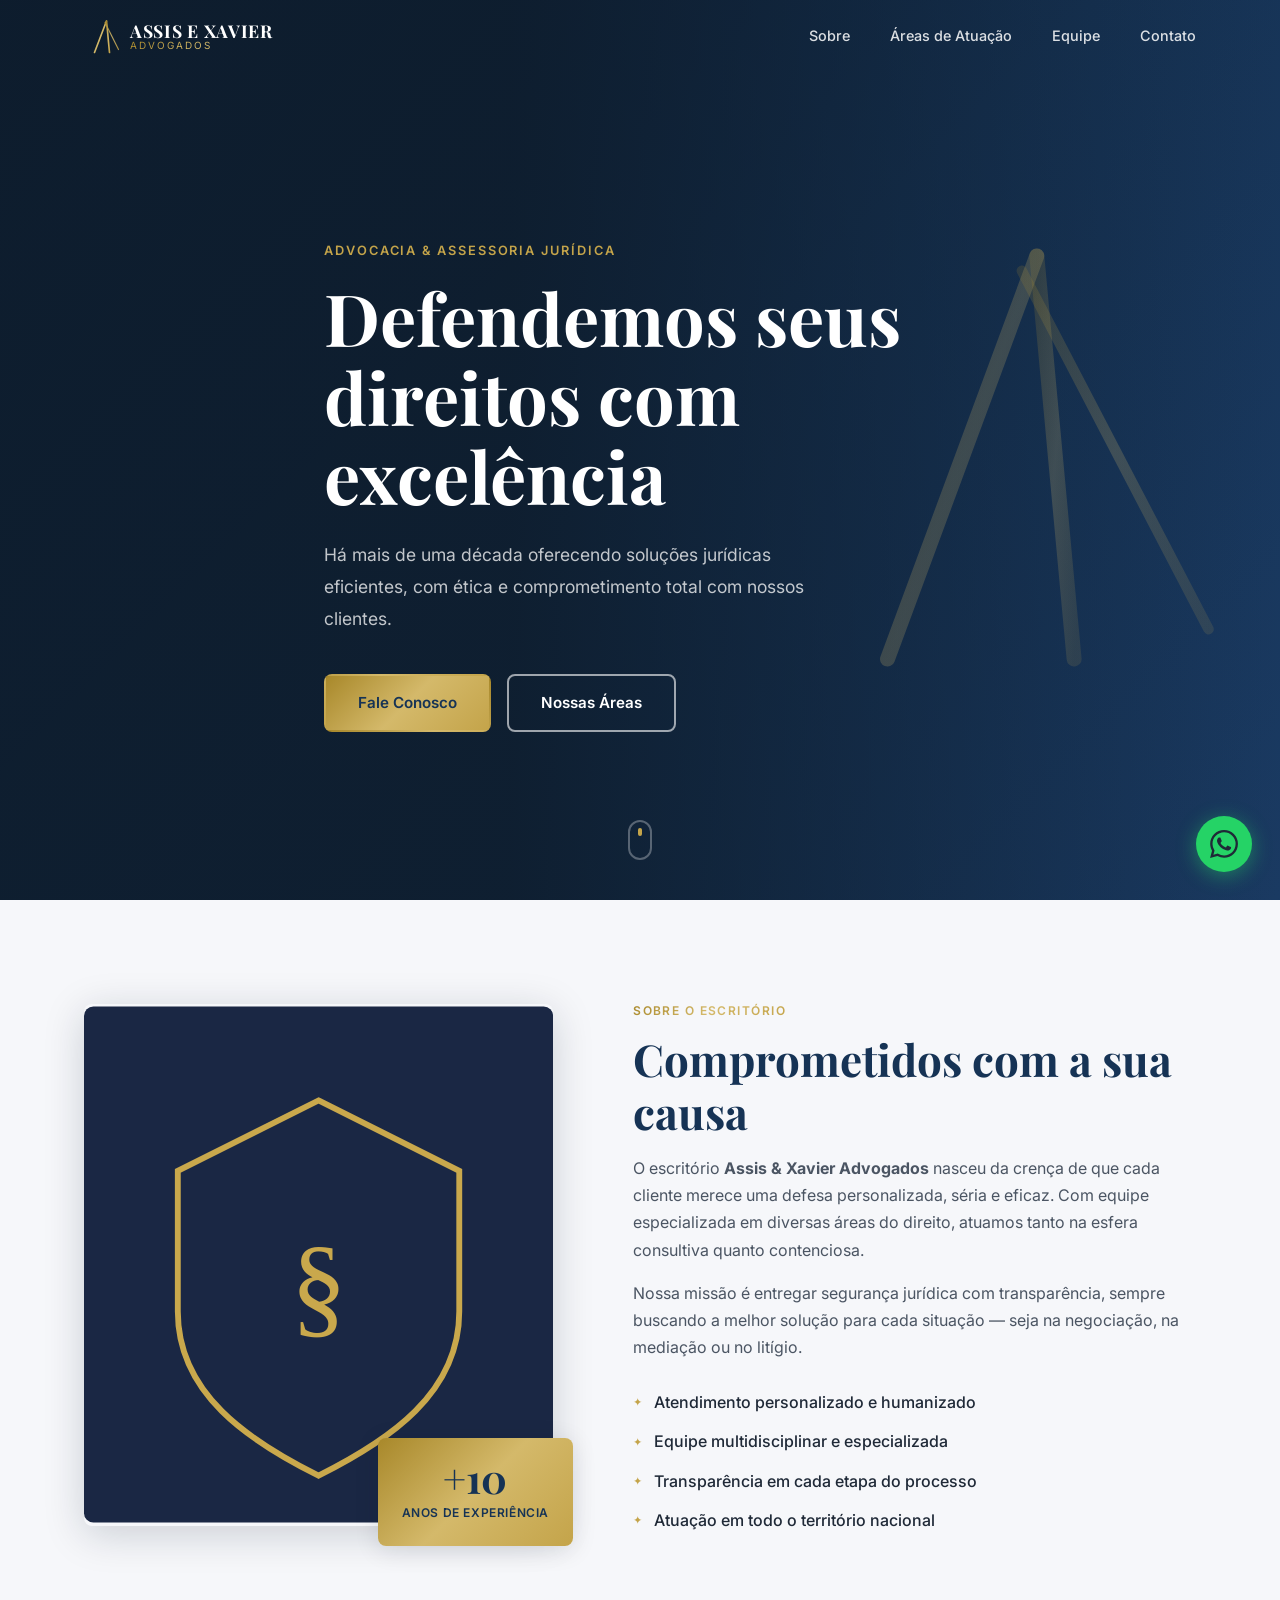
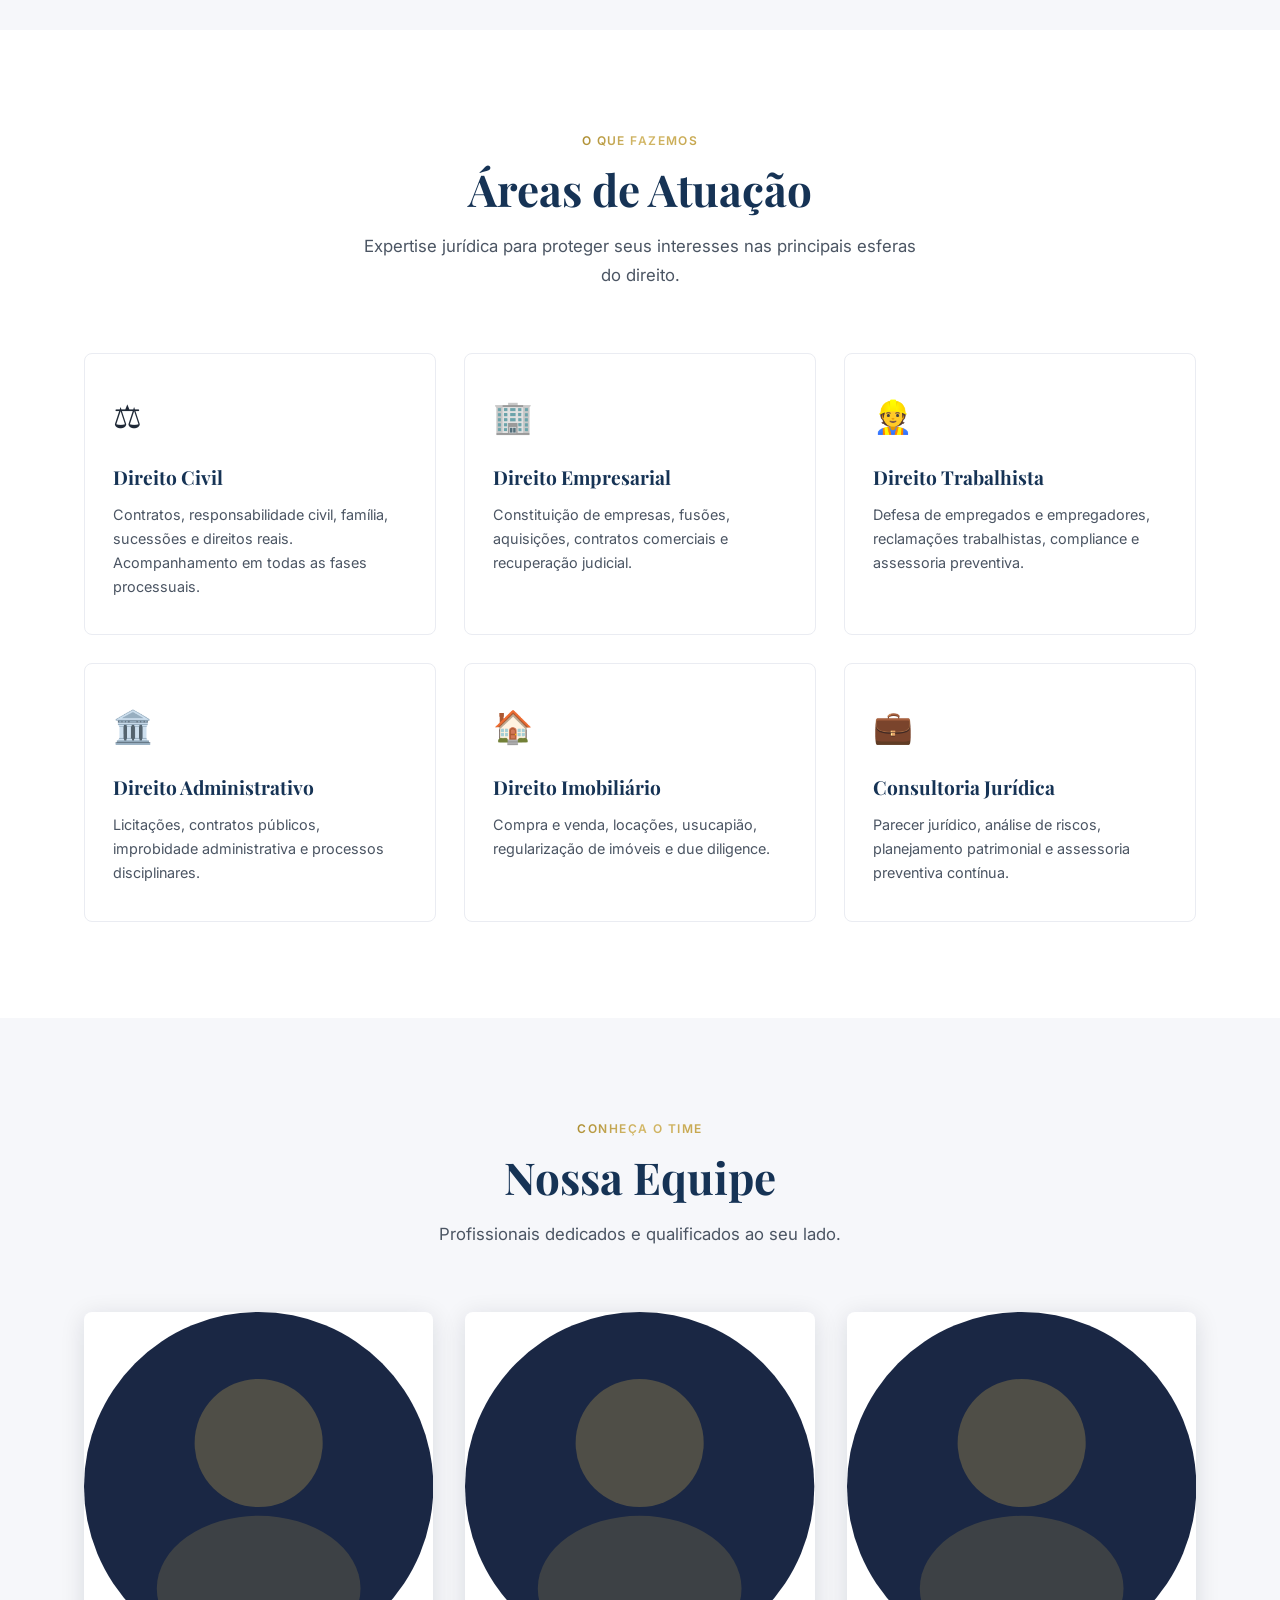
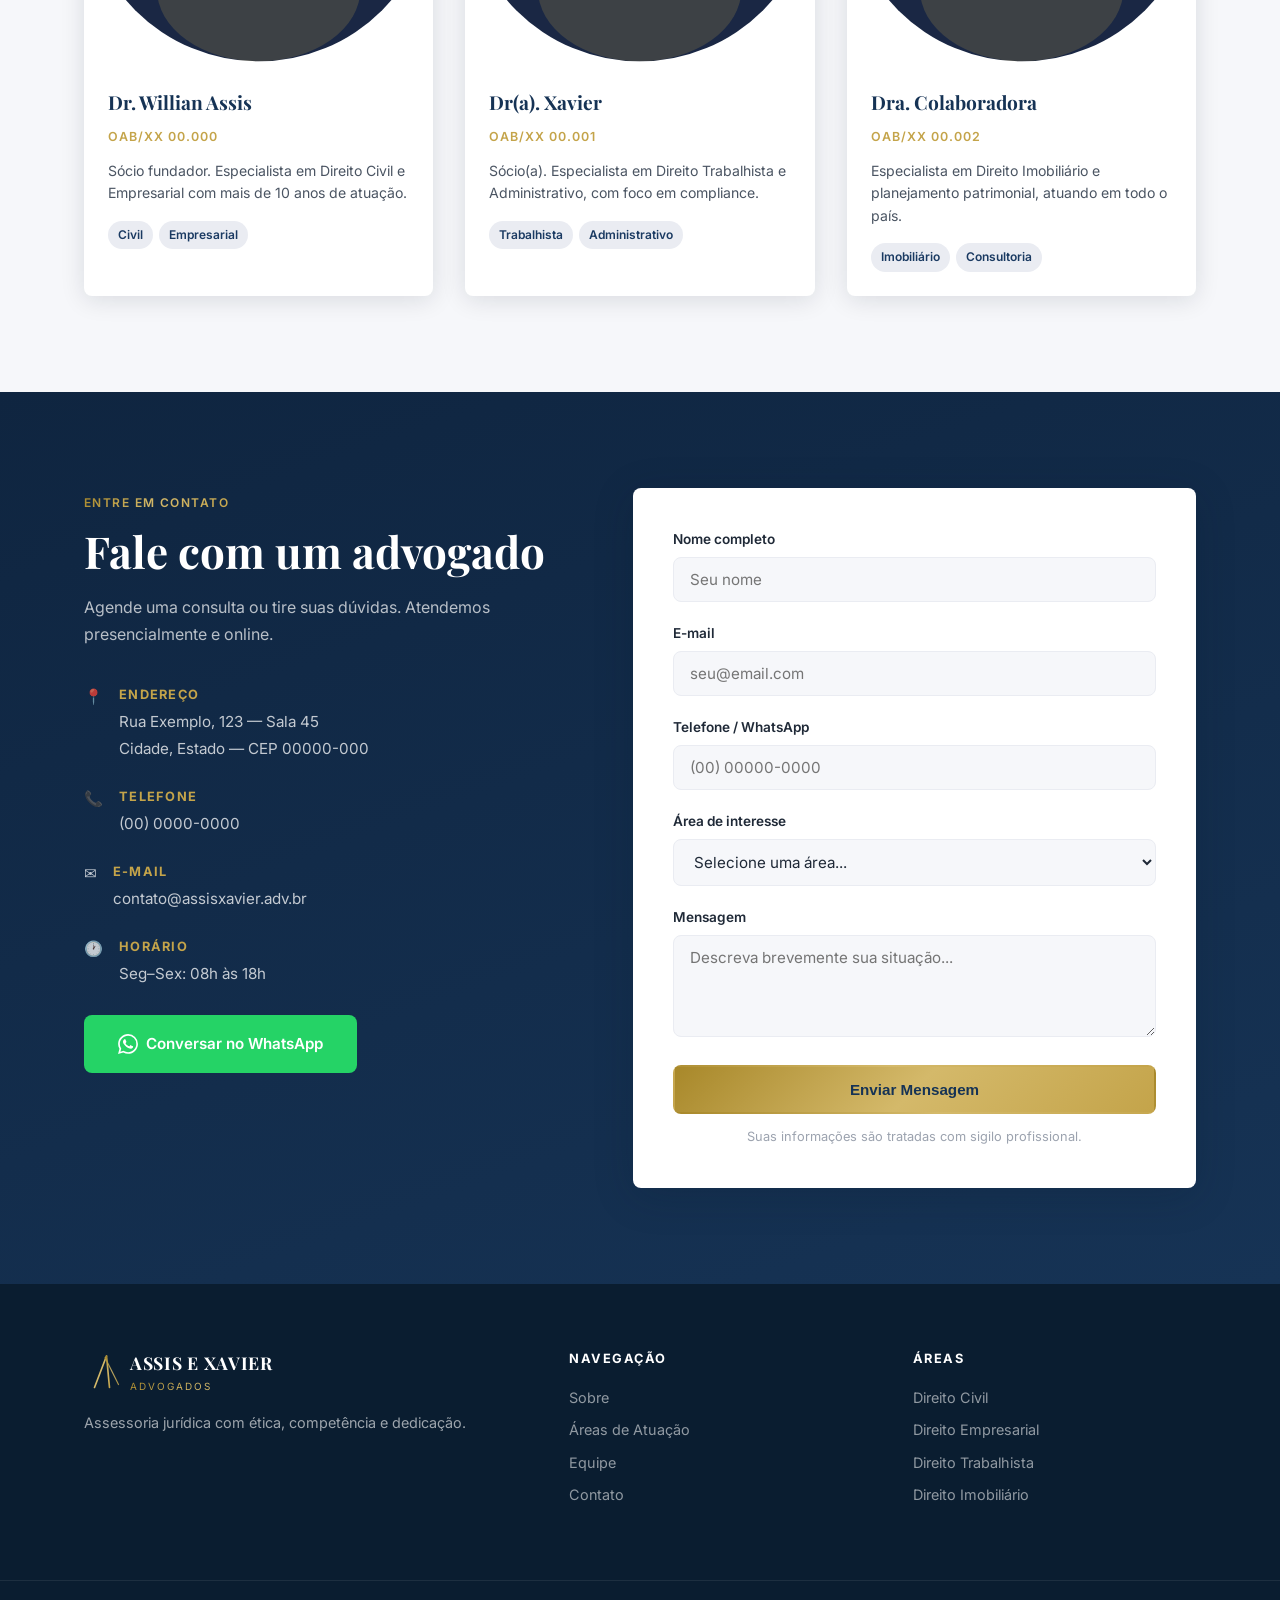
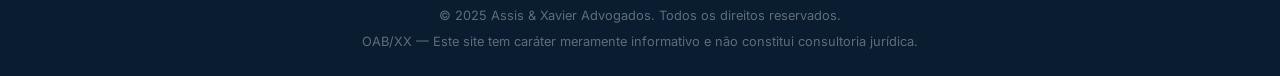
==== site/index.html @ c1599df1 "Add institutional website for Assis e Xavier Advogados Static HTML/CSS/JS site with brand colors (#1" ====
<!DOCTYPE html>
<html lang="pt-BR">
<head>
  <meta charset="UTF-8" />
  <meta name="viewport" content="width=device-width, initial-scale=1.0" />
  <meta name="description" content="Assis e Xavier Advogados — Assessoria jurídica com excelência, ética e comprometimento." />
  <title>Assis e Xavier Advogados</title>
  <link rel="preconnect" href="https://fonts.googleapis.com" />
  <link rel="preconnect" href="https://fonts.gstatic.com" crossorigin />
  <link href="https://fonts.googleapis.com/css2?family=Playfair+Display:wght@400;600;700&family=Inter:wght@300;400;500;600&display=swap" rel="stylesheet" />
  <link rel="stylesheet" href="assets/css/style.css" />
</head>
<body>

  <!-- NAVBAR -->
  <header class="navbar" id="navbar">
    <div class="container navbar__inner">
      <a href="#inicio" class="navbar__logo">
        <svg class="logo-monogram" viewBox="0 0 48 52" fill="none" xmlns="http://www.w3.org/2000/svg" aria-hidden="true">
          <defs>
            <linearGradient id="gold-nav" x1="0%" y1="0%" x2="100%" y2="100%">
              <stop offset="0%" stop-color="#a8882a"/>
              <stop offset="50%" stop-color="#d4b96a"/>
              <stop offset="100%" stop-color="#c4a44a"/>
            </linearGradient>
          </defs>
          <!-- A shape -->
          <line x1="14" y1="48" x2="30" y2="6" stroke="url(#gold-nav)" stroke-width="2.2" stroke-linecap="round"/>
          <line x1="30" y1="6" x2="34" y2="48" stroke="url(#gold-nav)" stroke-width="2.2" stroke-linecap="round"/>
          <line x1="18" y1="34" x2="32" y2="34" stroke="url(#gold-nav)" stroke-width="2.2" stroke-linecap="round"/>
          <!-- X cross -->
          <line x1="28" y1="8" x2="46" y2="44" stroke="url(#gold-nav)" stroke-width="1.6" stroke-linecap="round" opacity="0.85"/>
        </svg>
        <div class="logo-text">
          <span class="logo-main">Assis e Xavier</span>
          <span class="logo-sub">Advogados</span>
        </div>
      </a>
      <nav class="navbar__nav" id="nav-menu">
        <a href="#sobre">Sobre</a>
        <a href="#areas">Áreas de Atuação</a>
        <a href="#equipe">Equipe</a>
        <a href="#contato">Contato</a>
      </nav>
      <button class="navbar__toggle" id="nav-toggle" aria-label="Menu">
        <span></span><span></span><span></span>
      </button>
    </div>
  </header>

  <!-- HERO -->
  <section class="hero" id="inicio">
    <div class="hero__overlay"></div>
    <!-- AX monogram background decoration -->
    <svg class="hero__monogram" viewBox="0 0 300 320" fill="none" xmlns="http://www.w3.org/2000/svg" aria-hidden="true">
      <defs>
        <linearGradient id="gold-hero" x1="0%" y1="0%" x2="100%" y2="100%">
          <stop offset="0%" stop-color="#a8882a" stop-opacity="0.18"/>
          <stop offset="50%" stop-color="#d4b96a" stop-opacity="0.22"/>
          <stop offset="100%" stop-color="#c4a44a" stop-opacity="0.14"/>
        </linearGradient>
      </defs>
      <line x1="80" y1="300" x2="180" y2="30" stroke="url(#gold-hero)" stroke-width="10" stroke-linecap="round"/>
      <line x1="180" y1="30" x2="205" y2="300" stroke="url(#gold-hero)" stroke-width="10" stroke-linecap="round"/>
      <line x1="105" y1="210" x2="195" y2="210" stroke="url(#gold-hero)" stroke-width="10" stroke-linecap="round"/>
      <line x1="170" y1="40" x2="295" y2="280" stroke="url(#gold-hero)" stroke-width="7" stroke-linecap="round"/>
    </svg>
    <div class="container hero__content">
      <p class="hero__eyebrow">Advocacia &amp; Assessoria Jurídica</p>
      <h1 class="hero__title">Defendemos seus<br />direitos com excelência</h1>
      <p class="hero__subtitle">
        Há mais de uma década oferecendo soluções jurídicas eficientes,
        com ética e comprometimento total com nossos clientes.
      </p>
      <div class="hero__actions">
        <a href="#contato" class="btn btn--primary">Fale Conosco</a>
        <a href="#areas" class="btn btn--outline">Nossas Áreas</a>
      </div>
    </div>
    <div class="hero__scroll-hint">
      <span></span>
    </div>
  </section>

  <!-- SOBRE -->
  <section class="section sobre" id="sobre">
    <div class="container sobre__grid">
      <div class="sobre__visual">
        <div class="sobre__badge">
          <strong>+10</strong>
          <span>anos de experiência</span>
        </div>
        <div class="sobre__img-wrap">
          <div class="sobre__img-placeholder">
            <svg viewBox="0 0 200 220" fill="none" xmlns="http://www.w3.org/2000/svg">
              <rect width="200" height="220" rx="4" fill="#1a2744"/>
              <path d="M100 40 L160 70 L160 130 C160 165 130 185 100 200 C70 185 40 165 40 130 L40 70 Z" fill="none" stroke="#c9a84c" stroke-width="2.5"/>
              <text x="100" y="135" text-anchor="middle" fill="#c9a84c" font-size="48" font-family="serif">§</text>
            </svg>
          </div>
        </div>
      </div>
      <div class="sobre__text">
        <span class="section-eyebrow">Sobre o escritório</span>
        <h2 class="section-title">Comprometidos com a sua causa</h2>
        <p>
          O escritório <strong>Assis &amp; Xavier Advogados</strong> nasceu da crença de que cada cliente
          merece uma defesa personalizada, séria e eficaz. Com equipe especializada em diversas
          áreas do direito, atuamos tanto na esfera consultiva quanto contenciosa.
        </p>
        <p>
          Nossa missão é entregar segurança jurídica com transparência, sempre buscando a melhor
          solução para cada situação — seja na negociação, na mediação ou no litígio.
        </p>
        <ul class="sobre__diferenciais">
          <li>
            <span class="diferencial-icon">✦</span>
            Atendimento personalizado e humanizado
          </li>
          <li>
            <span class="diferencial-icon">✦</span>
            Equipe multidisciplinar e especializada
          </li>
          <li>
            <span class="diferencial-icon">✦</span>
            Transparência em cada etapa do processo
          </li>
          <li>
            <span class="diferencial-icon">✦</span>
            Atuação em todo o território nacional
          </li>
        </ul>
      </div>
    </div>
  </section>

  <!-- ÁREAS DE ATUAÇÃO -->
  <section class="section areas" id="areas">
    <div class="container">
      <div class="section-header">
        <span class="section-eyebrow">O que fazemos</span>
        <h2 class="section-title">Áreas de Atuação</h2>
        <p class="section-desc">Expertise jurídica para proteger seus interesses nas principais esferas do direito.</p>
      </div>
      <div class="areas__grid">

        <div class="area-card">
          <div class="area-card__icon">⚖️</div>
          <h3>Direito Civil</h3>
          <p>Contratos, responsabilidade civil, família, sucessões e direitos reais. Acompanhamento em todas as fases processuais.</p>
        </div>

        <div class="area-card">
          <div class="area-card__icon">🏢</div>
          <h3>Direito Empresarial</h3>
          <p>Constituição de empresas, fusões, aquisições, contratos comerciais e recuperação judicial.</p>
        </div>

        <div class="area-card">
          <div class="area-card__icon">👷</div>
          <h3>Direito Trabalhista</h3>
          <p>Defesa de empregados e empregadores, reclamações trabalhistas, compliance e assessoria preventiva.</p>
        </div>

        <div class="area-card">
          <div class="area-card__icon">🏛️</div>
          <h3>Direito Administrativo</h3>
          <p>Licitações, contratos públicos, improbidade administrativa e processos disciplinares.</p>
        </div>

        <div class="area-card">
          <div class="area-card__icon">🏠</div>
          <h3>Direito Imobiliário</h3>
          <p>Compra e venda, locações, usucapião, regularização de imóveis e due diligence.</p>
        </div>

        <div class="area-card">
          <div class="area-card__icon">💼</div>
          <h3>Consultoria Jurídica</h3>
          <p>Parecer jurídico, análise de riscos, planejamento patrimonial e assessoria preventiva contínua.</p>
        </div>

      </div>
    </div>
  </section>

  <!-- EQUIPE -->
  <section class="section equipe" id="equipe">
    <div class="container">
      <div class="section-header">
        <span class="section-eyebrow">Conheça o time</span>
        <h2 class="section-title">Nossa Equipe</h2>
        <p class="section-desc">Profissionais dedicados e qualificados ao seu lado.</p>
      </div>
      <div class="equipe__grid">

        <div class="membro-card">
          <div class="membro-card__avatar">
            <svg viewBox="0 0 120 120" xmlns="http://www.w3.org/2000/svg">
              <circle cx="60" cy="60" r="60" fill="#1a2744"/>
              <circle cx="60" cy="45" r="22" fill="#c9a84c" opacity="0.3"/>
              <ellipse cx="60" cy="95" rx="35" ry="25" fill="#c9a84c" opacity="0.2"/>
            </svg>
          </div>
          <div class="membro-card__info">
            <h3>Dr. Willian Assis</h3>
            <span class="membro-oab">OAB/XX 00.000</span>
            <p>Sócio fundador. Especialista em Direito Civil e Empresarial com mais de 10 anos de atuação.</p>
            <div class="membro-card__areas">
              <span>Civil</span><span>Empresarial</span>
            </div>
          </div>
        </div>

        <div class="membro-card">
          <div class="membro-card__avatar">
            <svg viewBox="0 0 120 120" xmlns="http://www.w3.org/2000/svg">
              <circle cx="60" cy="60" r="60" fill="#1a2744"/>
              <circle cx="60" cy="45" r="22" fill="#c9a84c" opacity="0.3"/>
              <ellipse cx="60" cy="95" rx="35" ry="25" fill="#c9a84c" opacity="0.2"/>
            </svg>
          </div>
          <div class="membro-card__info">
            <h3>Dr(a). Xavier</h3>
            <span class="membro-oab">OAB/XX 00.001</span>
            <p>Sócio(a). Especialista em Direito Trabalhista e Administrativo, com foco em compliance.</p>
            <div class="membro-card__areas">
              <span>Trabalhista</span><span>Administrativo</span>
            </div>
          </div>
        </div>

        <div class="membro-card">
          <div class="membro-card__avatar">
            <svg viewBox="0 0 120 120" xmlns="http://www.w3.org/2000/svg">
              <circle cx="60" cy="60" r="60" fill="#1a2744"/>
              <circle cx="60" cy="45" r="22" fill="#c9a84c" opacity="0.3"/>
              <ellipse cx="60" cy="95" rx="35" ry="25" fill="#c9a84c" opacity="0.2"/>
            </svg>
          </div>
          <div class="membro-card__info">
            <h3>Dra. Colaboradora</h3>
            <span class="membro-oab">OAB/XX 00.002</span>
            <p>Especialista em Direito Imobiliário e planejamento patrimonial, atuando em todo o país.</p>
            <div class="membro-card__areas">
              <span>Imobiliário</span><span>Consultoria</span>
            </div>
          </div>
        </div>

      </div>
    </div>
  </section>

  <!-- CONTATO -->
  <section class="section contato" id="contato">
    <div class="container contato__grid">
      <div class="contato__info">
        <span class="section-eyebrow">Entre em contato</span>
        <h2 class="section-title">Fale com um advogado</h2>
        <p>Agende uma consulta ou tire suas dúvidas. Atendemos presencialmente e online.</p>

        <ul class="contato__lista">
          <li>
            <span class="contato-icon">📍</span>
            <div>
              <strong>Endereço</strong>
              <span>Rua Exemplo, 123 — Sala 45<br />Cidade, Estado — CEP 00000-000</span>
            </div>
          </li>
          <li>
            <span class="contato-icon">📞</span>
            <div>
              <strong>Telefone</strong>
              <span>(00) 0000-0000</span>
            </div>
          </li>
          <li>
            <span class="contato-icon">✉️</span>
            <div>
              <strong>E-mail</strong>
              <span>contato@assisxavier.adv.br</span>
            </div>
          </li>
          <li>
            <span class="contato-icon">🕐</span>
            <div>
              <strong>Horário</strong>
              <span>Seg–Sex: 08h às 18h</span>
            </div>
          </li>
        </ul>

        <a href="https://wa.me/5500000000000?text=Olá,%20gostaria%20de%20agendar%20uma%20consulta." class="btn btn--whatsapp" target="_blank" rel="noopener">
          <svg viewBox="0 0 24 24" fill="currentColor" width="20" height="20">
            <path d="M17.472 14.382c-.297-.149-1.758-.867-2.03-.967-.273-.099-.471-.148-.67.15-.197.297-.767.966-.94 1.164-.173.199-.347.223-.644.075-.297-.15-1.255-.463-2.39-1.475-.883-.788-1.48-1.761-1.653-2.059-.173-.297-.018-.458.13-.606.134-.133.298-.347.446-.52.149-.174.198-.298.298-.497.099-.198.05-.371-.025-.52-.075-.149-.669-1.612-.916-2.207-.242-.579-.487-.5-.669-.51-.173-.008-.371-.01-.57-.01-.198 0-.52.074-.792.372-.272.297-1.04 1.016-1.04 2.479 0 1.462 1.065 2.875 1.213 3.074.149.198 2.096 3.2 5.077 4.487.709.306 1.262.489 1.694.625.712.227 1.36.195 1.871.118.571-.085 1.758-.719 2.006-1.413.248-.694.248-1.289.173-1.413-.074-.124-.272-.198-.57-.347m-5.421 7.403h-.004a9.87 9.87 0 01-5.031-1.378l-.361-.214-3.741.982.998-3.648-.235-.374a9.86 9.86 0 01-1.51-5.26c.001-5.45 4.436-9.884 9.888-9.884 2.64 0 5.122 1.03 6.988 2.898a9.825 9.825 0 012.893 6.994c-.003 5.45-4.437 9.884-9.885 9.884m8.413-18.297A11.815 11.815 0 0012.05 0C5.495 0 .16 5.335.157 11.892c0 2.096.547 4.142 1.588 5.945L.057 24l6.305-1.654a11.882 11.882 0 005.683 1.448h.005c6.554 0 11.89-5.335 11.893-11.893a11.821 11.821 0 00-3.48-8.413z"/>
          </svg>
          Conversar no WhatsApp
        </a>
      </div>

      <form class="contato__form" id="form-contato" novalidate>
        <div class="form-group">
          <label for="nome">Nome completo</label>
          <input type="text" id="nome" name="nome" placeholder="Seu nome" required />
        </div>
        <div class="form-group">
          <label for="email">E-mail</label>
          <input type="email" id="email" name="email" placeholder="seu@email.com" required />
        </div>
        <div class="form-group">
          <label for="telefone">Telefone / WhatsApp</label>
          <input type="tel" id="telefone" name="telefone" placeholder="(00) 00000-0000" />
        </div>
        <div class="form-group">
          <label for="assunto">Área de interesse</label>
          <select id="assunto" name="assunto">
            <option value="">Selecione uma área...</option>
            <option>Direito Civil</option>
            <option>Direito Empresarial</option>
            <option>Direito Trabalhista</option>
            <option>Direito Administrativo</option>
            <option>Direito Imobiliário</option>
            <option>Consultoria Jurídica</option>
            <option>Outro</option>
          </select>
        </div>
        <div class="form-group">
          <label for="mensagem">Mensagem</label>
          <textarea id="mensagem" name="mensagem" rows="4" placeholder="Descreva brevemente sua situação..." required></textarea>
        </div>
        <button type="submit" class="btn btn--primary btn--full">Enviar Mensagem</button>
        <p class="form-disclaimer">Suas informações são tratadas com sigilo profissional.</p>
      </form>
    </div>
  </section>

  <!-- FOOTER -->
  <footer class="footer">
    <div class="container footer__inner">
      <div class="footer__brand">
        <div class="footer__logo">
          <svg class="logo-monogram" viewBox="0 0 48 52" fill="none" xmlns="http://www.w3.org/2000/svg" aria-hidden="true">
            <defs>
              <linearGradient id="gold-ft" x1="0%" y1="0%" x2="100%" y2="100%">
                <stop offset="0%" stop-color="#a8882a"/>
                <stop offset="50%" stop-color="#d4b96a"/>
                <stop offset="100%" stop-color="#c4a44a"/>
              </linearGradient>
            </defs>
            <line x1="14" y1="48" x2="30" y2="6" stroke="url(#gold-ft)" stroke-width="2.2" stroke-linecap="round"/>
            <line x1="30" y1="6" x2="34" y2="48" stroke="url(#gold-ft)" stroke-width="2.2" stroke-linecap="round"/>
            <line x1="18" y1="34" x2="32" y2="34" stroke="url(#gold-ft)" stroke-width="2.2" stroke-linecap="round"/>
            <line x1="28" y1="8" x2="46" y2="44" stroke="url(#gold-ft)" stroke-width="1.6" stroke-linecap="round" opacity="0.85"/>
          </svg>
          <div class="logo-text">
            <span class="logo-main">Assis e Xavier</span>
            <span class="logo-sub">Advogados</span>
          </div>
        </div>
        <p>Assessoria jurídica com ética, competência e dedicação.</p>
      </div>
      <div class="footer__links">
        <h4>Navegação</h4>
        <a href="#sobre">Sobre</a>
        <a href="#areas">Áreas de Atuação</a>
        <a href="#equipe">Equipe</a>
        <a href="#contato">Contato</a>
      </div>
      <div class="footer__links">
        <h4>Áreas</h4>
        <a href="#areas">Direito Civil</a>
        <a href="#areas">Direito Empresarial</a>
        <a href="#areas">Direito Trabalhista</a>
        <a href="#areas">Direito Imobiliário</a>
      </div>
    </div>
    <div class="footer__bottom">
      <div class="container">
        <p>© 2025 Assis &amp; Xavier Advogados. Todos os direitos reservados.</p>
        <p>OAB/XX — Este site tem caráter meramente informativo e não constitui consultoria jurídica.</p>
      </div>
    </div>
  </footer>

  <!-- WhatsApp flutuante -->
  <a href="https://wa.me/5500000000000?text=Olá,%20gostaria%20de%20agendar%20uma%20consulta." class="whatsapp-float" target="_blank" rel="noopener" aria-label="WhatsApp">
    <svg viewBox="0 0 24 24" fill="currentColor">
      <path d="M17.472 14.382c-.297-.149-1.758-.867-2.03-.967-.273-.099-.471-.148-.67.15-.197.297-.767.966-.94 1.164-.173.199-.347.223-.644.075-.297-.15-1.255-.463-2.39-1.475-.883-.788-1.48-1.761-1.653-2.059-.173-.297-.018-.458.13-.606.134-.133.298-.347.446-.52.149-.174.198-.298.298-.497.099-.198.05-.371-.025-.52-.075-.149-.669-1.612-.916-2.207-.242-.579-.487-.5-.669-.51-.173-.008-.371-.01-.57-.01-.198 0-.52.074-.792.372-.272.297-1.04 1.016-1.04 2.479 0 1.462 1.065 2.875 1.213 3.074.149.198 2.096 3.2 5.077 4.487.709.306 1.262.489 1.694.625.712.227 1.36.195 1.871.118.571-.085 1.758-.719 2.006-1.413.248-.694.248-1.289.173-1.413-.074-.124-.272-.198-.57-.347m-5.421 7.403h-.004a9.87 9.87 0 01-5.031-1.378l-.361-.214-3.741.982.998-3.648-.235-.374a9.86 9.86 0 01-1.51-5.26c.001-5.45 4.436-9.884 9.888-9.884 2.64 0 5.122 1.03 6.988 2.898a9.825 9.825 0 012.893 6.994c-.003 5.45-4.437 9.884-9.885 9.884m8.413-18.297A11.815 11.815 0 0012.05 0C5.495 0 .16 5.335.157 11.892c0 2.096.547 4.142 1.588 5.945L.057 24l6.305-1.654a11.882 11.882 0 005.683 1.448h.005c6.554 0 11.89-5.335 11.893-11.893a11.821 11.821 0 00-3.48-8.413z"/>
    </svg>
  </a>

  <script src="assets/js/main.js"></script>
</body>
</html>
---- site/assets/css/style.css ----
/* ===== RESET & BASE ===== */
*, *::before, *::after { box-sizing: border-box; margin: 0; padding: 0; }

:root {
  --navy:    #163355;
  --navy-2:  #1a3a62;
  --navy-3:  #1f4275;
  --gold:    #c4a44a;
  --gold-lt: #d9bd72;
  --gold-dk: #a8882a;
  --gold-gradient: linear-gradient(135deg, #a8882a 0%, #d4b96a 50%, #c4a44a 100%);
  --white:   #ffffff;
  --gray-50: #f6f7fa;
  --gray-100:#eaecf2;
  --gray-400:#9ca3af;
  --gray-600:#4b5563;
  --gray-800:#1f2937;

  --font-serif: 'Playfair Display', Georgia, serif;
  --font-sans:  'Inter', system-ui, sans-serif;

  --radius: 8px;
  --shadow: 0 4px 24px rgba(13,27,42,.12);
  --shadow-lg: 0 8px 40px rgba(13,27,42,.18);

  --transition: .25s ease;
  --navbar-h: 72px;
}

html { scroll-behavior: smooth; }

body {
  font-family: var(--font-sans);
  color: var(--gray-800);
  background: var(--white);
  line-height: 1.7;
  -webkit-font-smoothing: antialiased;
}

img { display: block; max-width: 100%; }

a { text-decoration: none; color: inherit; }

/* ===== UTILITIES ===== */
.container {
  max-width: 1160px;
  margin-inline: auto;
  padding-inline: 24px;
}

.section {
  padding-block: 96px;
}

.section-eyebrow {
  display: inline-block;
  font-size: .75rem;
  font-weight: 600;
  letter-spacing: .12em;
  text-transform: uppercase;
  background: var(--gold-gradient);
  -webkit-background-clip: text;
  -webkit-text-fill-color: transparent;
  background-clip: text;
  margin-bottom: 12px;
}

/* gold gradient text helper */
.gold-text {
  background: var(--gold-gradient);
  -webkit-background-clip: text;
  -webkit-text-fill-color: transparent;
  background-clip: text;
}

.section-title {
  font-family: var(--font-serif);
  font-size: clamp(1.75rem, 4vw, 2.75rem);
  font-weight: 700;
  color: var(--navy);
  line-height: 1.2;
  margin-bottom: 16px;
}

.section-desc {
  font-size: 1.05rem;
  color: var(--gray-600);
  max-width: 560px;
}

.section-header {
  text-align: center;
  margin-bottom: 64px;
}

.section-header .section-desc { margin-inline: auto; }

/* ===== BUTTONS ===== */
.btn {
  display: inline-flex;
  align-items: center;
  gap: 8px;
  padding: 14px 32px;
  border-radius: var(--radius);
  font-weight: 600;
  font-size: .95rem;
  cursor: pointer;
  border: 2px solid transparent;
  transition: var(--transition);
  white-space: nowrap;
}

.btn--primary {
  background: var(--gold-gradient);
  color: var(--navy);
}
.btn--primary:hover { filter: brightness(1.1); transform: translateY(-2px); }

.btn--outline {
  border-color: rgba(255,255,255,.6);
  color: var(--white);
}
.btn--outline:hover { background: rgba(255,255,255,.1); transform: translateY(-2px); }

.btn--whatsapp {
  background: #25d366;
  color: #fff;
  margin-top: 28px;
}
.btn--whatsapp:hover { background: #1ebe5d; transform: translateY(-2px); }

.btn--full { width: 100%; justify-content: center; }

/* ===== NAVBAR ===== */
.navbar {
  position: fixed;
  top: 0; left: 0; right: 0;
  z-index: 100;
  height: var(--navbar-h);
  background: transparent;
  transition: background var(--transition), box-shadow var(--transition);
}

.navbar.scrolled {
  background: var(--navy);
  box-shadow: 0 2px 20px rgba(0,0,0,.3);
}

.navbar__inner {
  display: flex;
  align-items: center;
  justify-content: space-between;
  height: 100%;
}

.navbar__logo {
  display: flex;
  align-items: center;
  gap: 10px;
  line-height: 1.1;
}
.logo-monogram {
  width: 36px;
  height: 40px;
  flex-shrink: 0;
}
.logo-text {
  display: flex;
  flex-direction: column;
}
.navbar__logo .logo-main {
  font-family: var(--font-serif);
  font-size: 1.1rem;
  font-weight: 700;
  color: var(--white);
  letter-spacing: .04em;
  text-transform: uppercase;
}
.navbar__logo .logo-sub {
  font-size: .62rem;
  letter-spacing: .2em;
  text-transform: uppercase;
  background: var(--gold-gradient);
  -webkit-background-clip: text;
  -webkit-text-fill-color: transparent;
  background-clip: text;
}

.navbar__nav {
  display: flex;
  gap: 40px;
  align-items: center;
}
.navbar__nav a {
  font-size: .9rem;
  font-weight: 500;
  color: rgba(255,255,255,.85);
  transition: color var(--transition);
  position: relative;
}
.navbar__nav a::after {
  content: '';
  position: absolute;
  bottom: -4px; left: 0;
  width: 0; height: 2px;
  background: var(--gold);
  transition: width var(--transition);
}
.navbar__nav a:hover { color: var(--white); }
.navbar__nav a:hover::after { width: 100%; }

.navbar__toggle {
  display: none;
  flex-direction: column;
  gap: 5px;
  background: none;
  border: none;
  cursor: pointer;
  padding: 4px;
}
.navbar__toggle span {
  display: block;
  width: 24px; height: 2px;
  background: var(--white);
  border-radius: 2px;
  transition: var(--transition);
}

/* ===== HERO ===== */
.hero {
  position: relative;
  min-height: 100vh;
  display: flex;
  align-items: center;
  background: linear-gradient(135deg, #0f2540 0%, var(--navy) 50%, var(--navy-2) 100%);
  overflow: hidden;
}

.hero__monogram {
  position: absolute;
  right: 5%;
  top: 50%;
  transform: translateY(-50%);
  width: clamp(280px, 35vw, 500px);
  pointer-events: none;
  user-select: none;
}

.hero__overlay {
  position: absolute;
  inset: 0;
  background: linear-gradient(to right, rgba(13,27,42,.85) 40%, transparent 100%);
}

.hero__content {
  position: relative;
  z-index: 1;
  max-width: 680px;
  padding-top: var(--navbar-h);
}

.hero__eyebrow {
  font-size: .8rem;
  font-weight: 600;
  letter-spacing: .15em;
  text-transform: uppercase;
  color: var(--gold);
  margin-bottom: 16px;
}

.hero__title {
  font-family: var(--font-serif);
  font-size: clamp(2.5rem, 6vw, 4.5rem);
  font-weight: 700;
  color: var(--white);
  line-height: 1.1;
  margin-bottom: 24px;
}

.hero__subtitle {
  font-size: 1.1rem;
  color: rgba(255,255,255,.75);
  max-width: 520px;
  margin-bottom: 40px;
  line-height: 1.8;
}

.hero__actions {
  display: flex;
  gap: 16px;
  flex-wrap: wrap;
}

.hero__scroll-hint {
  position: absolute;
  bottom: 40px;
  left: 50%;
  transform: translateX(-50%);
}
.hero__scroll-hint span {
  display: block;
  width: 24px; height: 40px;
  border: 2px solid rgba(255,255,255,.3);
  border-radius: 12px;
  position: relative;
}
.hero__scroll-hint span::after {
  content: '';
  position: absolute;
  top: 6px; left: 50%;
  transform: translateX(-50%);
  width: 4px; height: 8px;
  background: var(--gold);
  border-radius: 2px;
  animation: scroll-dot 1.8s ease-in-out infinite;
}
@keyframes scroll-dot {
  0%, 100% { transform: translateX(-50%) translateY(0); opacity: 1; }
  80% { transform: translateX(-50%) translateY(12px); opacity: 0; }
}

/* ===== SOBRE ===== */
.sobre { background: var(--gray-50); }

.sobre__grid {
  display: grid;
  grid-template-columns: 1fr 1.2fr;
  gap: 80px;
  align-items: center;
}

.sobre__visual {
  position: relative;
}

.sobre__img-wrap {
  border-radius: var(--radius);
  overflow: hidden;
  box-shadow: var(--shadow-lg);
}

.sobre__img-placeholder svg {
  width: 100%;
  height: auto;
  display: block;
  aspect-ratio: 9/10;
}

.sobre__badge {
  position: absolute;
  bottom: -20px;
  right: -20px;
  background: var(--gold-gradient);
  color: var(--navy);
  border-radius: var(--radius);
  padding: 20px 24px;
  text-align: center;
  box-shadow: var(--shadow);
  z-index: 1;
}
.sobre__badge strong {
  display: block;
  font-family: var(--font-serif);
  font-size: 2.5rem;
  font-weight: 700;
  line-height: 1;
}
.sobre__badge span {
  font-size: .75rem;
  font-weight: 600;
  letter-spacing: .05em;
  text-transform: uppercase;
}

.sobre__text p {
  color: var(--gray-600);
  margin-bottom: 16px;
}

.sobre__diferenciais {
  list-style: none;
  margin-top: 28px;
  display: flex;
  flex-direction: column;
  gap: 12px;
}
.sobre__diferenciais li {
  display: flex;
  align-items: center;
  gap: 12px;
  font-weight: 500;
  color: var(--gray-800);
}
.diferencial-icon {
  color: var(--gold);
  font-size: .7rem;
  flex-shrink: 0;
}

/* ===== ÁREAS ===== */
.areas { background: var(--white); }

.areas__grid {
  display: grid;
  grid-template-columns: repeat(3, 1fr);
  gap: 28px;
}

.area-card {
  padding: 36px 28px;
  border: 1px solid var(--gray-100);
  border-radius: var(--radius);
  transition: transform var(--transition), box-shadow var(--transition), border-color var(--transition);
}
.area-card:hover {
  transform: translateY(-6px);
  box-shadow: var(--shadow-lg);
  border-color: var(--gold-lt);
}

.area-card__icon {
  font-size: 2rem;
  margin-bottom: 16px;
}

.area-card h3 {
  font-family: var(--font-serif);
  font-size: 1.2rem;
  color: var(--navy);
  margin-bottom: 10px;
}

.area-card p {
  font-size: .9rem;
  color: var(--gray-600);
  line-height: 1.65;
}

/* ===== EQUIPE ===== */
.equipe { background: var(--gray-50); }

.equipe__grid {
  display: grid;
  grid-template-columns: repeat(3, 1fr);
  gap: 32px;
}

.membro-card {
  background: var(--white);
  border-radius: var(--radius);
  overflow: hidden;
  box-shadow: var(--shadow);
  transition: transform var(--transition), box-shadow var(--transition);
}
.membro-card:hover {
  transform: translateY(-6px);
  box-shadow: var(--shadow-lg);
}

.membro-card__avatar svg {
  width: 100%;
  aspect-ratio: 1;
  display: block;
}

.membro-card__info {
  padding: 24px;
}

.membro-card__info h3 {
  font-family: var(--font-serif);
  font-size: 1.2rem;
  color: var(--navy);
  margin-bottom: 4px;
}

.membro-oab {
  display: inline-block;
  font-size: .78rem;
  font-weight: 600;
  letter-spacing: .08em;
  color: var(--gold);
  text-transform: uppercase;
  margin-bottom: 12px;
}

.membro-card__info p {
  font-size: .88rem;
  color: var(--gray-600);
  line-height: 1.6;
  margin-bottom: 16px;
}

.membro-card__areas {
  display: flex;
  flex-wrap: wrap;
  gap: 6px;
}
.membro-card__areas span {
  background: var(--gray-100);
  color: var(--navy-2);
  font-size: .75rem;
  font-weight: 600;
  padding: 4px 10px;
  border-radius: 20px;
}

/* ===== CONTATO ===== */
.contato {
  background: linear-gradient(160deg, #0f2540 0%, var(--navy) 100%);
  color: var(--white);
}
.contato .section-title { color: var(--white); }
.contato .section-eyebrow { color: var(--gold); }

.contato__grid {
  display: grid;
  grid-template-columns: 1fr 1.2fr;
  gap: 80px;
  align-items: start;
}

.contato__info p {
  color: rgba(255,255,255,.7);
  margin-bottom: 0;
  font-size: 1rem;
}

.contato__lista {
  list-style: none;
  margin-top: 36px;
  display: flex;
  flex-direction: column;
  gap: 24px;
}
.contato__lista li {
  display: flex;
  align-items: flex-start;
  gap: 16px;
}
.contato-icon {
  font-size: 1.2rem;
  flex-shrink: 0;
  margin-top: 2px;
}
.contato__lista strong {
  display: block;
  font-size: .8rem;
  letter-spacing: .1em;
  text-transform: uppercase;
  color: var(--gold);
  margin-bottom: 2px;
}
.contato__lista span {
  color: rgba(255,255,255,.75);
  font-size: .95rem;
  line-height: 1.5;
}

/* ===== FORM ===== */
.contato__form {
  background: var(--white);
  border-radius: var(--radius);
  padding: 40px;
  box-shadow: var(--shadow-lg);
}

.form-group {
  margin-bottom: 20px;
}
.form-group label {
  display: block;
  font-size: .85rem;
  font-weight: 600;
  color: var(--gray-800);
  margin-bottom: 6px;
}
.form-group input,
.form-group select,
.form-group textarea {
  width: 100%;
  padding: 12px 16px;
  border: 1.5px solid var(--gray-100);
  border-radius: var(--radius);
  font-family: var(--font-sans);
  font-size: .95rem;
  color: var(--gray-800);
  background: var(--gray-50);
  transition: border-color var(--transition);
  outline: none;
  resize: vertical;
}
.form-group input:focus,
.form-group select:focus,
.form-group textarea:focus {
  border-color: var(--navy-2);
  background: var(--white);
}

.form-disclaimer {
  text-align: center;
  font-size: .8rem;
  color: var(--gray-400);
  margin-top: 12px;
}

/* ===== FOOTER ===== */
.footer {
  background: #0a1d30;
  color: rgba(255,255,255,.6);
}

.footer__inner {
  display: grid;
  grid-template-columns: 1.5fr 1fr 1fr;
  gap: 60px;
  padding-block: 64px;
}

.footer__logo {
  display: flex;
  align-items: center;
  gap: 10px;
  margin-bottom: 16px;
}
.footer__logo .logo-monogram { width: 36px; height: 40px; }
.footer__brand .logo-main {
  font-family: var(--font-serif);
  font-size: 1.1rem;
  font-weight: 700;
  color: var(--white);
  text-transform: uppercase;
  letter-spacing: .04em;
}
.footer__brand .logo-sub {
  font-size: .62rem;
  letter-spacing: .2em;
  text-transform: uppercase;
  background: var(--gold-gradient);
  -webkit-background-clip: text;
  -webkit-text-fill-color: transparent;
  background-clip: text;
}
.footer__brand p {
  font-size: .9rem;
  line-height: 1.7;
}

.footer__links h4 {
  font-size: .8rem;
  font-weight: 700;
  letter-spacing: .12em;
  text-transform: uppercase;
  color: var(--white);
  margin-bottom: 16px;
}
.footer__links a {
  display: block;
  font-size: .9rem;
  color: rgba(255,255,255,.55);
  margin-bottom: 8px;
  transition: color var(--transition);
}
.footer__links a:hover { color: var(--gold); }

.footer__bottom {
  border-top: 1px solid rgba(255,255,255,.08);
  padding-block: 24px;
}
.footer__bottom .container {
  display: flex;
  flex-direction: column;
  gap: 4px;
  align-items: center;
  text-align: center;
}
.footer__bottom p {
  font-size: .8rem;
  color: rgba(255,255,255,.35);
}

/* ===== WHATSAPP FLOAT ===== */
.whatsapp-float {
  position: fixed;
  bottom: 28px;
  right: 28px;
  z-index: 200;
  width: 56px; height: 56px;
  background: #25d366;
  border-radius: 50%;
  display: flex;
  align-items: center;
  justify-content: center;
  box-shadow: 0 4px 20px rgba(37,211,102,.45);
  transition: transform var(--transition), box-shadow var(--transition);
}
.whatsapp-float svg { width: 28px; height: 28px; }
.whatsapp-float:hover {
  transform: scale(1.1);
  box-shadow: 0 6px 28px rgba(37,211,102,.55);
}

/* ===== RESPONSIVE ===== */
@media (max-width: 1024px) {
  .areas__grid,
  .equipe__grid { grid-template-columns: repeat(2, 1fr); }

  .sobre__grid { grid-template-columns: 1fr; gap: 60px; }
  .sobre__visual { max-width: 400px; margin-inline: auto; }

  .contato__grid { grid-template-columns: 1fr; gap: 48px; }
  .footer__inner { grid-template-columns: 1fr 1fr; }
}

@media (max-width: 768px) {
  :root { --navbar-h: 64px; }

  .section { padding-block: 64px; }

  .navbar__nav {
    display: none;
    position: absolute;
    top: var(--navbar-h);
    left: 0; right: 0;
    background: var(--navy);
    flex-direction: column;
    gap: 0;
    padding: 16px 0 24px;
  }
  .navbar__nav.open { display: flex; }
  .navbar__nav a {
    padding: 12px 24px;
    width: 100%;
  }
  .navbar__nav a::after { display: none; }

  .navbar__toggle { display: flex; }

  .areas__grid { grid-template-columns: 1fr; }
  .equipe__grid { grid-template-columns: 1fr; max-width: 400px; margin-inline: auto; }

  .footer__inner { grid-template-columns: 1fr; gap: 40px; }

  .contato__form { padding: 28px 20px; }
}
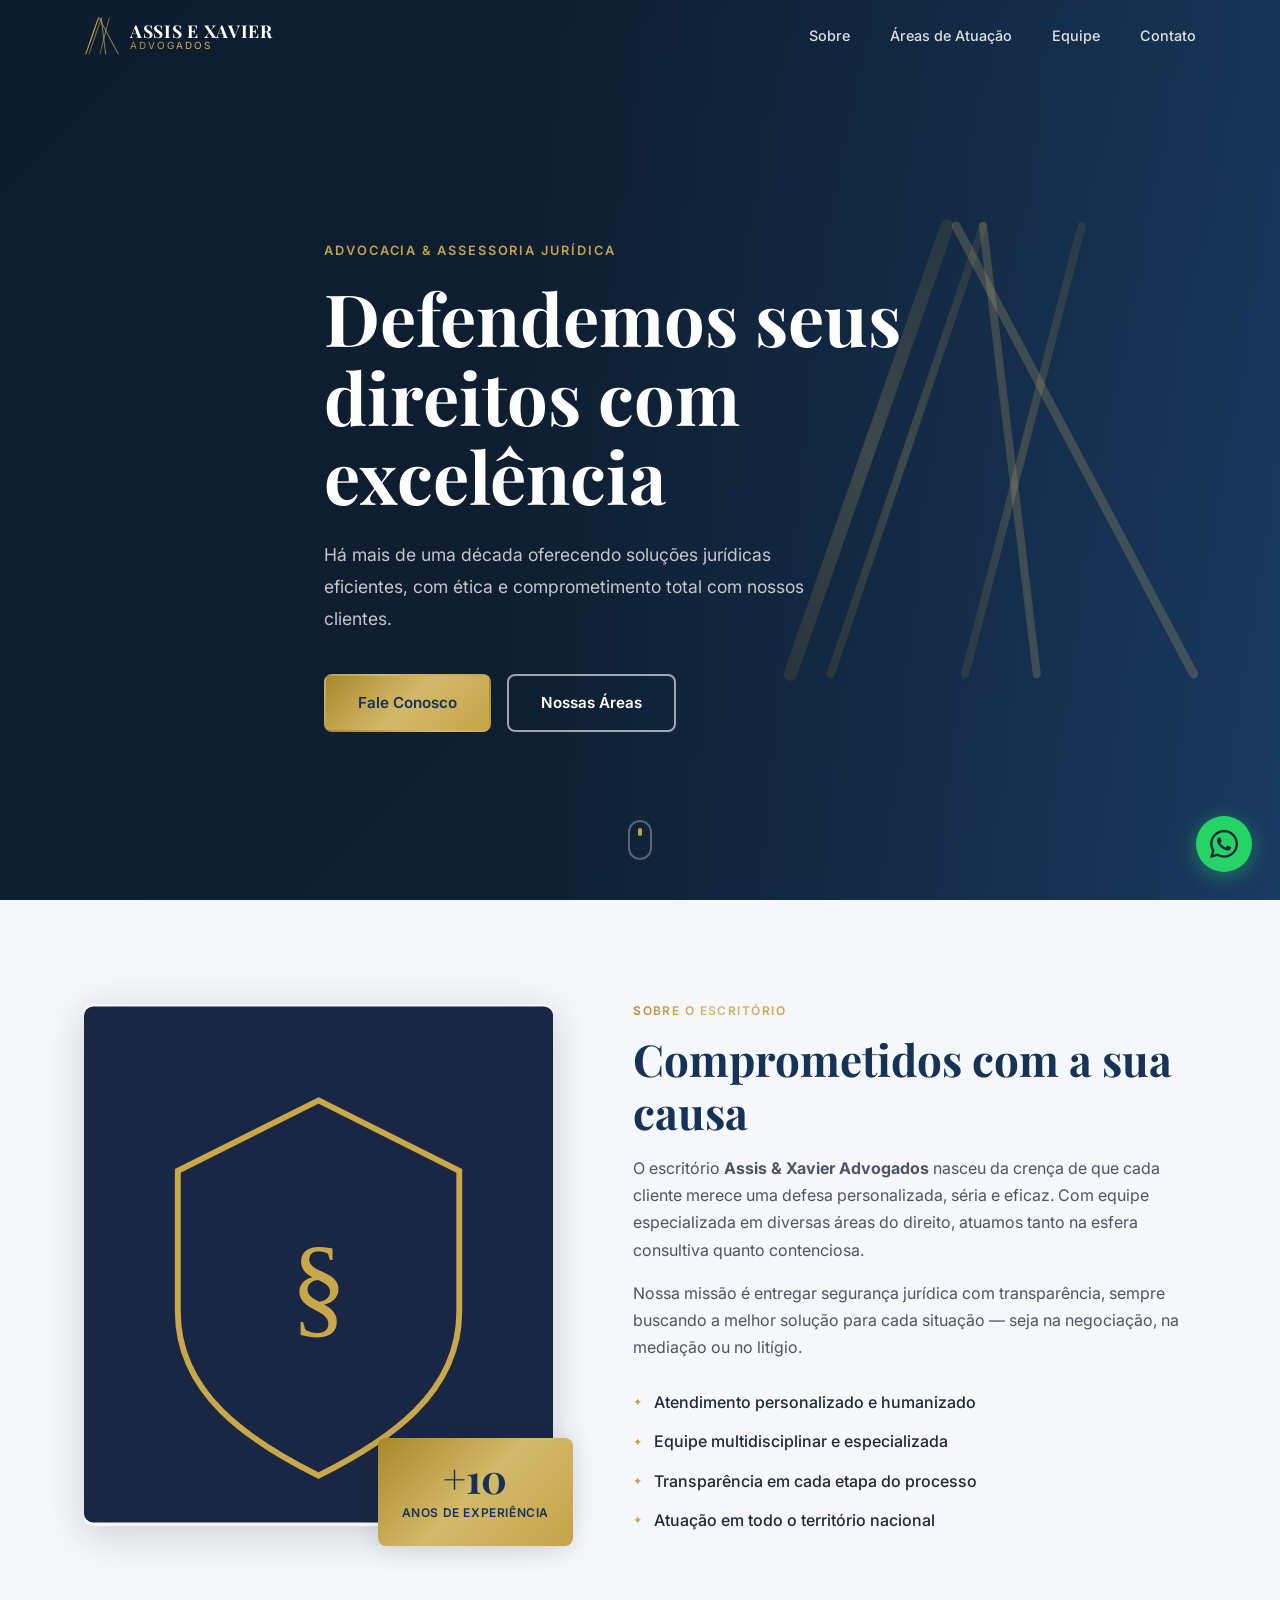
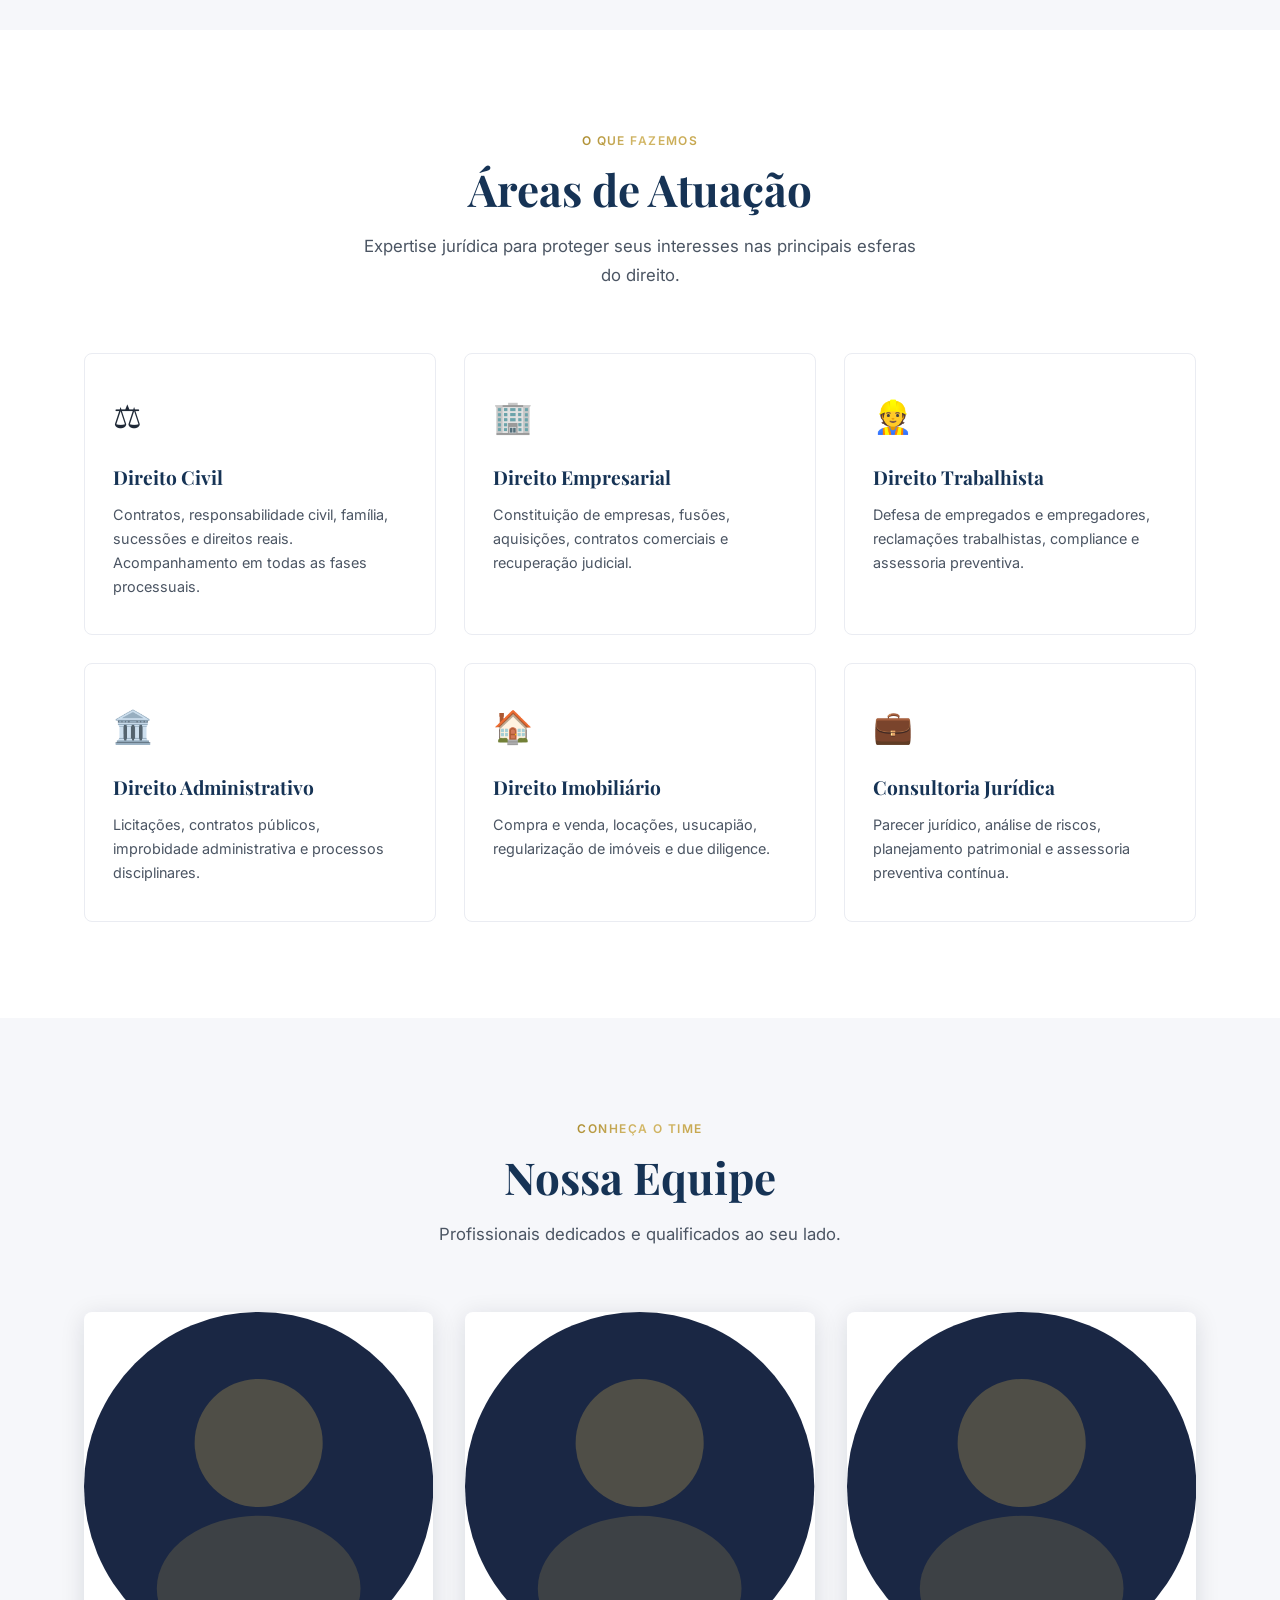
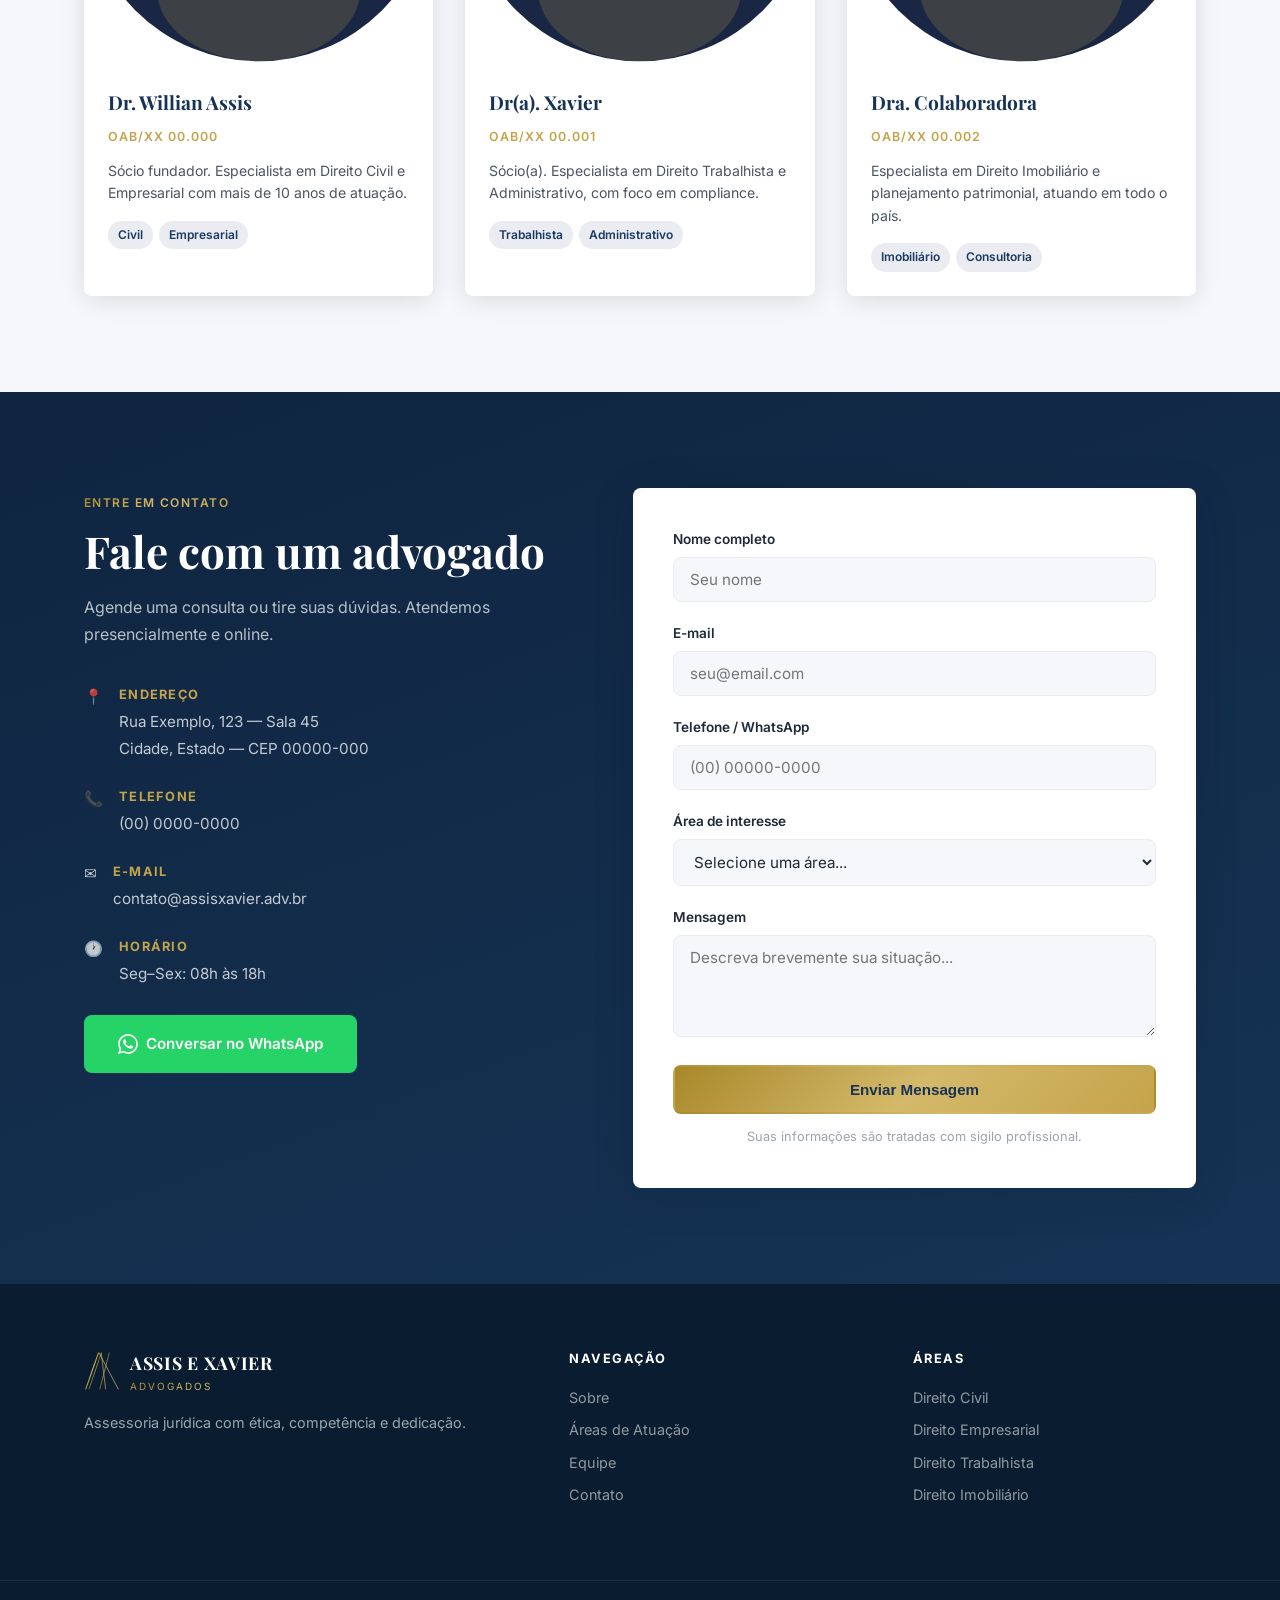
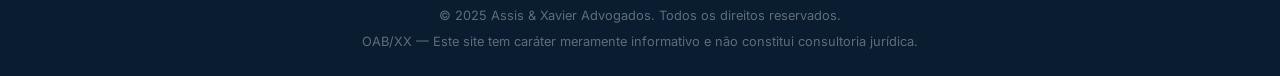
==== commit 38f6f118: "Update AX monogram SVG to match brand logo Corrected the AX monogram with accurate structure: parall" ====
--- a/site/index.html
+++ b/site/index.html
@@ -16,20 +16,26 @@
   <header class="navbar" id="navbar">
     <div class="container navbar__inner">
       <a href="#inicio" class="navbar__logo">
-        <svg class="logo-monogram" viewBox="0 0 48 52" fill="none" xmlns="http://www.w3.org/2000/svg" aria-hidden="true">
+        <svg class="logo-monogram" viewBox="0 0 100 110" fill="none" xmlns="http://www.w3.org/2000/svg" aria-hidden="true">
           <defs>
-            <linearGradient id="gold-nav" x1="0%" y1="0%" x2="100%" y2="100%">
+            <linearGradient id="gold-nav" x1="0%" y1="100%" x2="100%" y2="0%">
               <stop offset="0%" stop-color="#a8882a"/>
               <stop offset="50%" stop-color="#d4b96a"/>
-              <stop offset="100%" stop-color="#c4a44a"/>
+              <stop offset="100%" stop-color="#b8962e"/>
             </linearGradient>
           </defs>
-          <!-- A shape -->
-          <line x1="14" y1="48" x2="30" y2="6" stroke="url(#gold-nav)" stroke-width="2.2" stroke-linecap="round"/>
-          <line x1="30" y1="6" x2="34" y2="48" stroke="url(#gold-nav)" stroke-width="2.2" stroke-linecap="round"/>
-          <line x1="18" y1="34" x2="32" y2="34" stroke="url(#gold-nav)" stroke-width="2.2" stroke-linecap="round"/>
-          <!-- X cross -->
-          <line x1="28" y1="8" x2="46" y2="44" stroke="url(#gold-nav)" stroke-width="1.6" stroke-linecap="round" opacity="0.85"/>
+          <!-- A: perna esquerda externa -->
+          <line x1="5" y1="105" x2="40" y2="5" stroke="url(#gold-nav)" stroke-width="3" stroke-linecap="round"/>
+          <!-- A: perna esquerda interna (paralela) -->
+          <line x1="14" y1="105" x2="48" y2="5" stroke="url(#gold-nav)" stroke-width="1.8" stroke-linecap="round"/>
+          <!-- A: crossbar -->
+          <line x1="18" y1="72" x2="50" y2="72" stroke="url(#gold-nav)" stroke-width="2" stroke-linecap="round"/>
+          <!-- A: perna direita -->
+          <line x1="48" y1="5" x2="60" y2="105" stroke="url(#gold-nav)" stroke-width="1.8" stroke-linecap="round"/>
+          <!-- X: diagonal descendo para direita (do ápice do A) -->
+          <line x1="42" y1="5" x2="95" y2="105" stroke="url(#gold-nav)" stroke-width="2" stroke-linecap="round"/>
+          <!-- X: diagonal cruzando descendo para esquerda -->
+          <line x1="70" y1="5" x2="44" y2="105" stroke="url(#gold-nav)" stroke-width="1.8" stroke-linecap="round"/>
         </svg>
         <div class="logo-text">
           <span class="logo-main">Assis e Xavier</span>
@@ -52,18 +58,20 @@
   <section class="hero" id="inicio">
     <div class="hero__overlay"></div>
     <!-- AX monogram background decoration -->
-    <svg class="hero__monogram" viewBox="0 0 300 320" fill="none" xmlns="http://www.w3.org/2000/svg" aria-hidden="true">
+    <svg class="hero__monogram" viewBox="0 0 100 110" fill="none" xmlns="http://www.w3.org/2000/svg" aria-hidden="true">
       <defs>
-        <linearGradient id="gold-hero" x1="0%" y1="0%" x2="100%" y2="100%">
-          <stop offset="0%" stop-color="#a8882a" stop-opacity="0.18"/>
+        <linearGradient id="gold-hero" x1="0%" y1="100%" x2="100%" y2="0%">
+          <stop offset="0%" stop-color="#a8882a" stop-opacity="0.15"/>
           <stop offset="50%" stop-color="#d4b96a" stop-opacity="0.22"/>
-          <stop offset="100%" stop-color="#c4a44a" stop-opacity="0.14"/>
+          <stop offset="100%" stop-color="#b8962e" stop-opacity="0.12"/>
         </linearGradient>
       </defs>
-      <line x1="80" y1="300" x2="180" y2="30" stroke="url(#gold-hero)" stroke-width="10" stroke-linecap="round"/>
-      <line x1="180" y1="30" x2="205" y2="300" stroke="url(#gold-hero)" stroke-width="10" stroke-linecap="round"/>
-      <line x1="105" y1="210" x2="195" y2="210" stroke="url(#gold-hero)" stroke-width="10" stroke-linecap="round"/>
-      <line x1="170" y1="40" x2="295" y2="280" stroke="url(#gold-hero)" stroke-width="7" stroke-linecap="round"/>
+      <line x1="5" y1="105" x2="40" y2="5" stroke="url(#gold-hero)" stroke-width="3" stroke-linecap="round"/>
+      <line x1="14" y1="105" x2="48" y2="5" stroke="url(#gold-hero)" stroke-width="1.8" stroke-linecap="round"/>
+      <line x1="18" y1="72" x2="50" y2="72" stroke="url(#gold-hero)" stroke-width="2" stroke-linecap="round"/>
+      <line x1="48" y1="5" x2="60" y2="105" stroke="url(#gold-hero)" stroke-width="1.8" stroke-linecap="round"/>
+      <line x1="42" y1="5" x2="95" y2="105" stroke="url(#gold-hero)" stroke-width="2" stroke-linecap="round"/>
+      <line x1="70" y1="5" x2="44" y2="105" stroke="url(#gold-hero)" stroke-width="1.8" stroke-linecap="round"/>
     </svg>
     <div class="container hero__content">
       <p class="hero__eyebrow">Advocacia &amp; Assessoria Jurídica</p>
@@ -340,18 +348,20 @@
     <div class="container footer__inner">
       <div class="footer__brand">
         <div class="footer__logo">
-          <svg class="logo-monogram" viewBox="0 0 48 52" fill="none" xmlns="http://www.w3.org/2000/svg" aria-hidden="true">
+          <svg class="logo-monogram" viewBox="0 0 100 110" fill="none" xmlns="http://www.w3.org/2000/svg" aria-hidden="true">
             <defs>
-              <linearGradient id="gold-ft" x1="0%" y1="0%" x2="100%" y2="100%">
+              <linearGradient id="gold-ft" x1="0%" y1="100%" x2="100%" y2="0%">
                 <stop offset="0%" stop-color="#a8882a"/>
                 <stop offset="50%" stop-color="#d4b96a"/>
-                <stop offset="100%" stop-color="#c4a44a"/>
+                <stop offset="100%" stop-color="#b8962e"/>
               </linearGradient>
             </defs>
-            <line x1="14" y1="48" x2="30" y2="6" stroke="url(#gold-ft)" stroke-width="2.2" stroke-linecap="round"/>
-            <line x1="30" y1="6" x2="34" y2="48" stroke="url(#gold-ft)" stroke-width="2.2" stroke-linecap="round"/>
-            <line x1="18" y1="34" x2="32" y2="34" stroke="url(#gold-ft)" stroke-width="2.2" stroke-linecap="round"/>
-            <line x1="28" y1="8" x2="46" y2="44" stroke="url(#gold-ft)" stroke-width="1.6" stroke-linecap="round" opacity="0.85"/>
+            <line x1="5" y1="105" x2="40" y2="5" stroke="url(#gold-ft)" stroke-width="3" stroke-linecap="round"/>
+            <line x1="14" y1="105" x2="48" y2="5" stroke="url(#gold-ft)" stroke-width="1.8" stroke-linecap="round"/>
+            <line x1="18" y1="72" x2="50" y2="72" stroke="url(#gold-ft)" stroke-width="2" stroke-linecap="round"/>
+            <line x1="48" y1="5" x2="60" y2="105" stroke="url(#gold-ft)" stroke-width="1.8" stroke-linecap="round"/>
+            <line x1="42" y1="5" x2="95" y2="105" stroke="url(#gold-ft)" stroke-width="2" stroke-linecap="round"/>
+            <line x1="70" y1="5" x2="44" y2="105" stroke="url(#gold-ft)" stroke-width="1.8" stroke-linecap="round"/>
           </svg>
           <div class="logo-text">
             <span class="logo-main">Assis e Xavier</span>
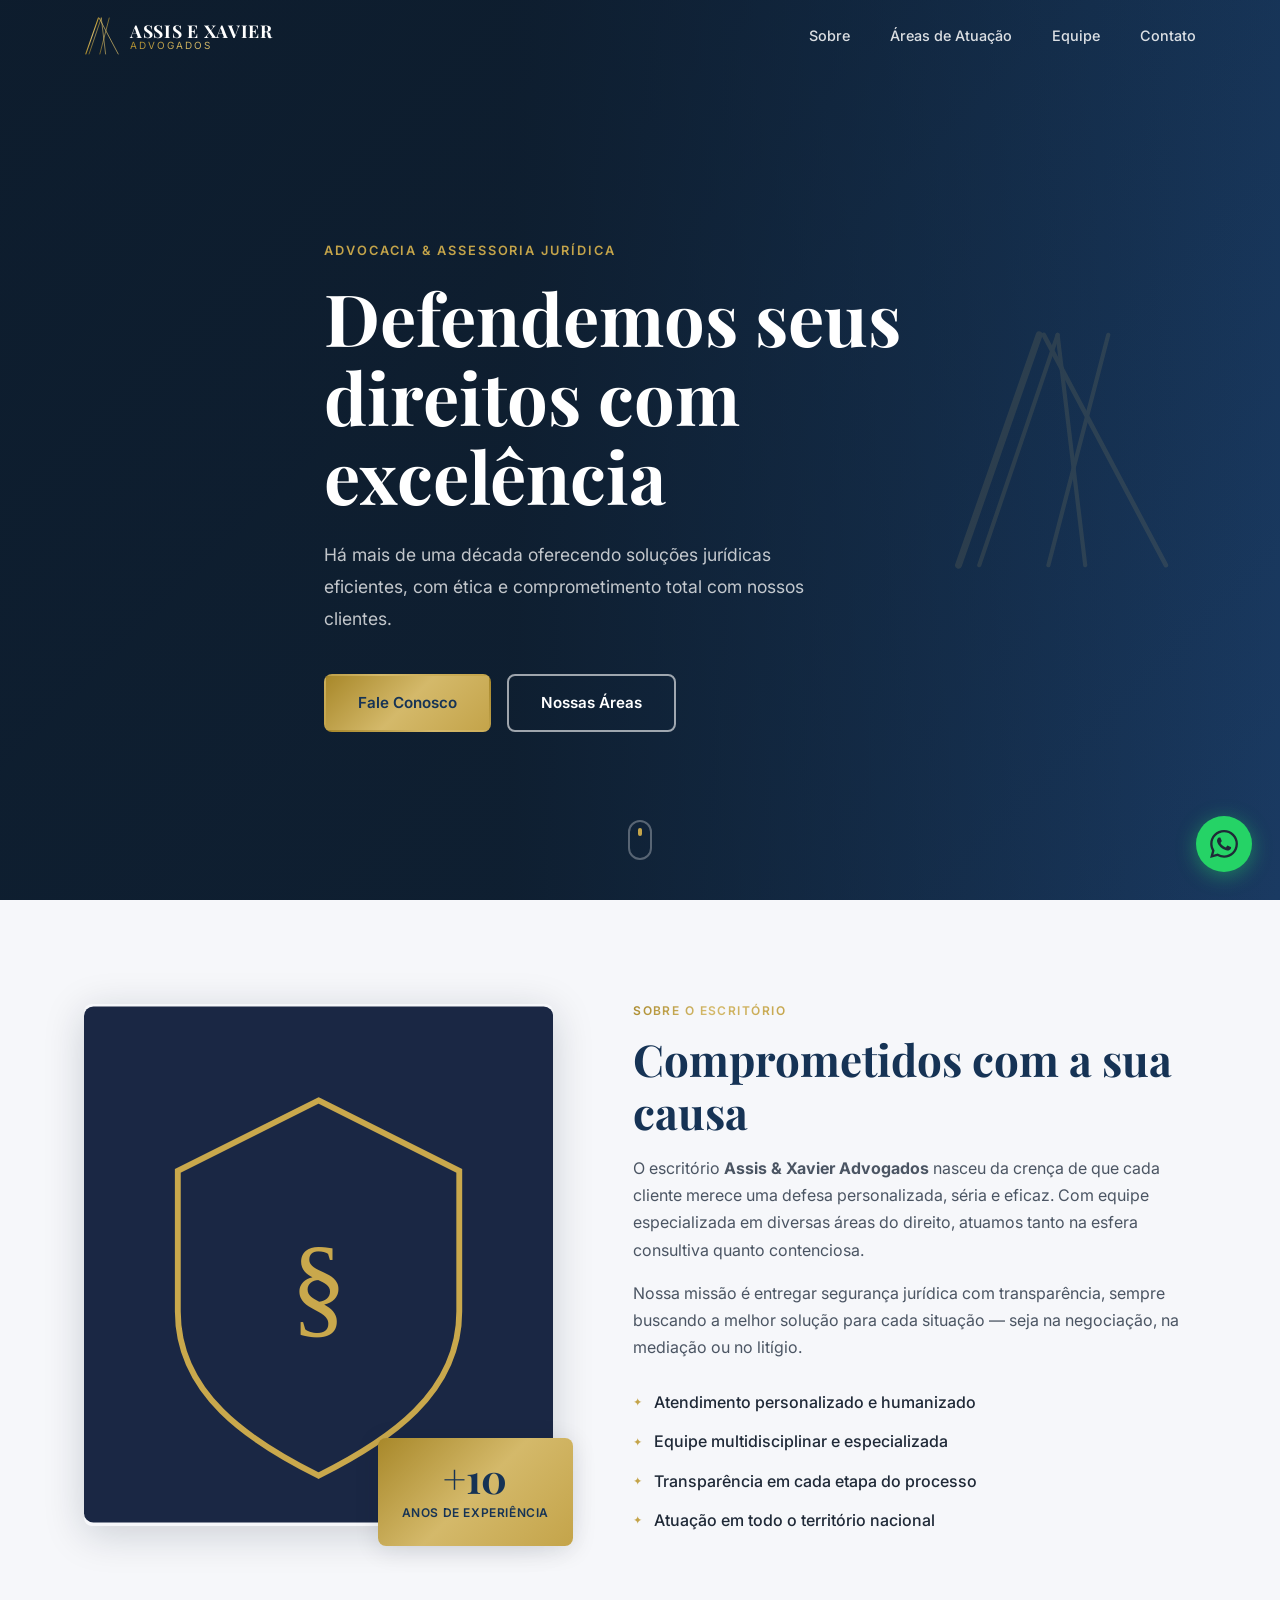
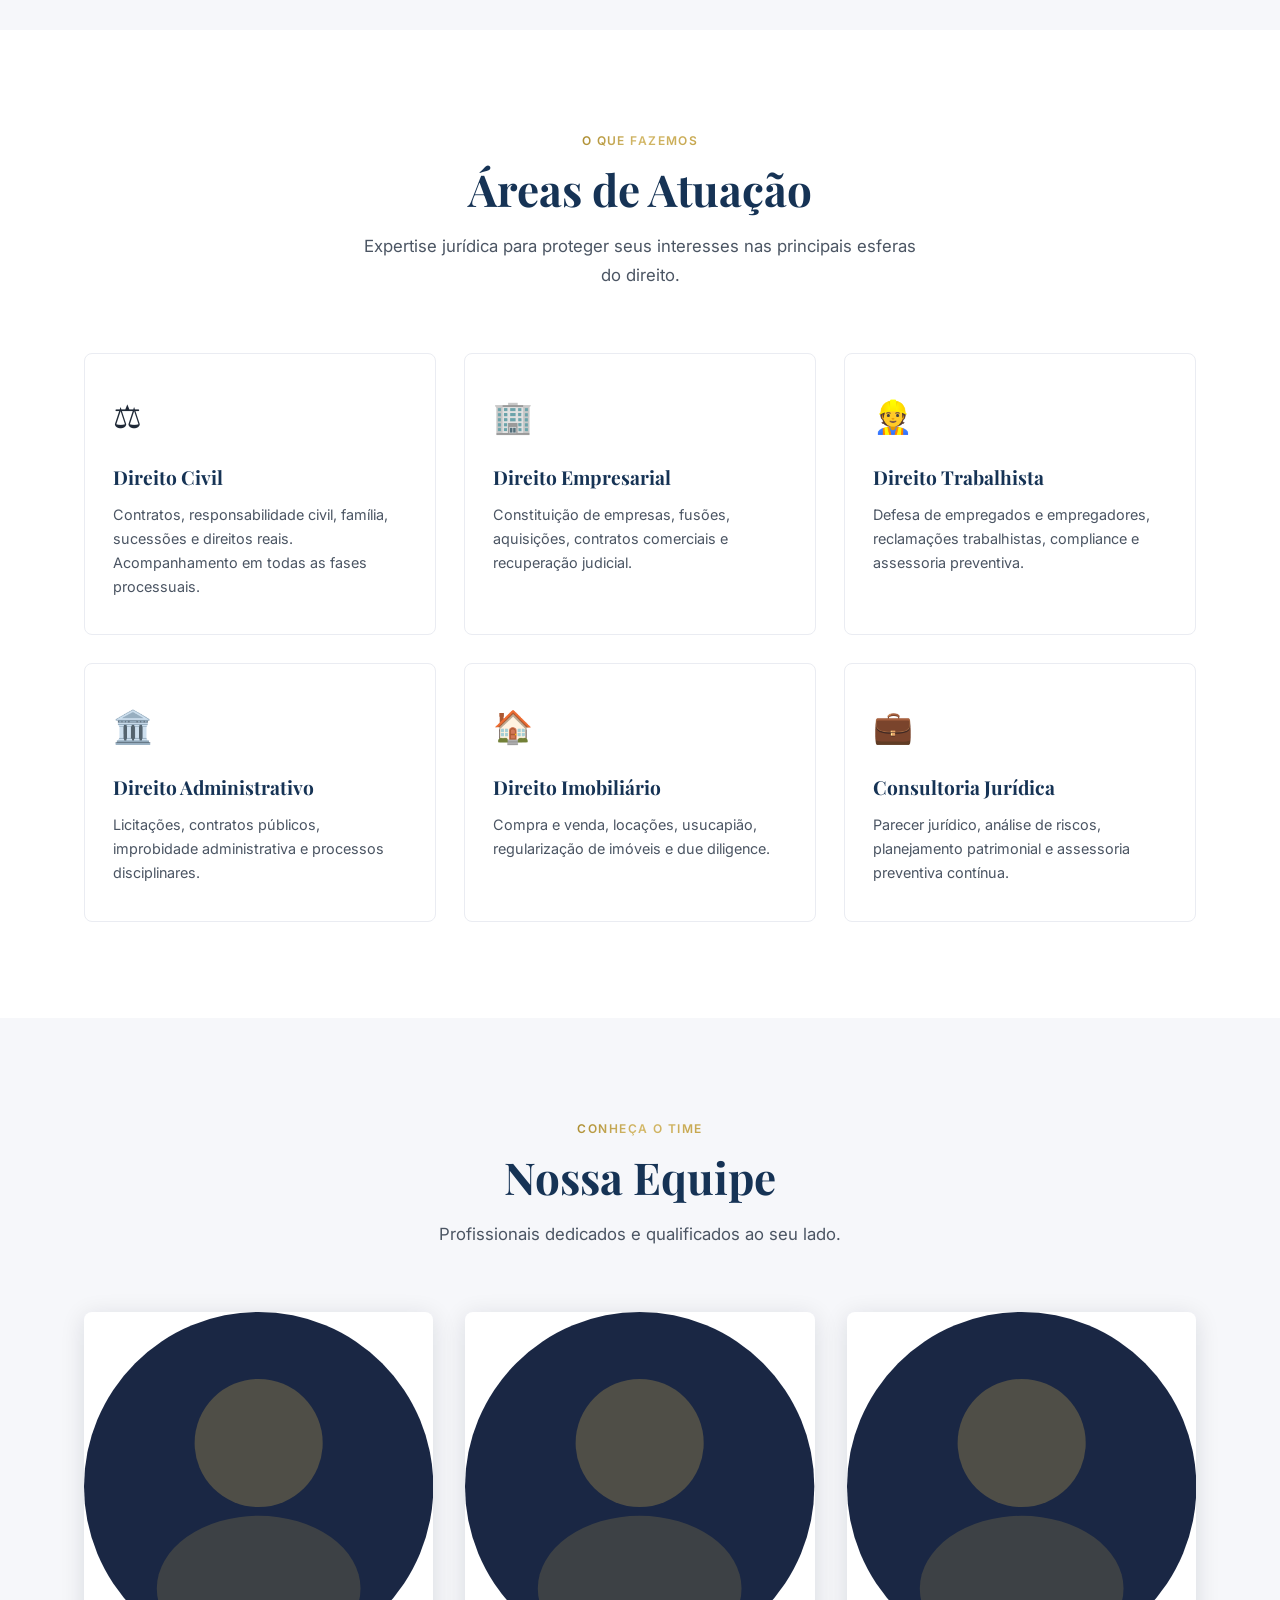
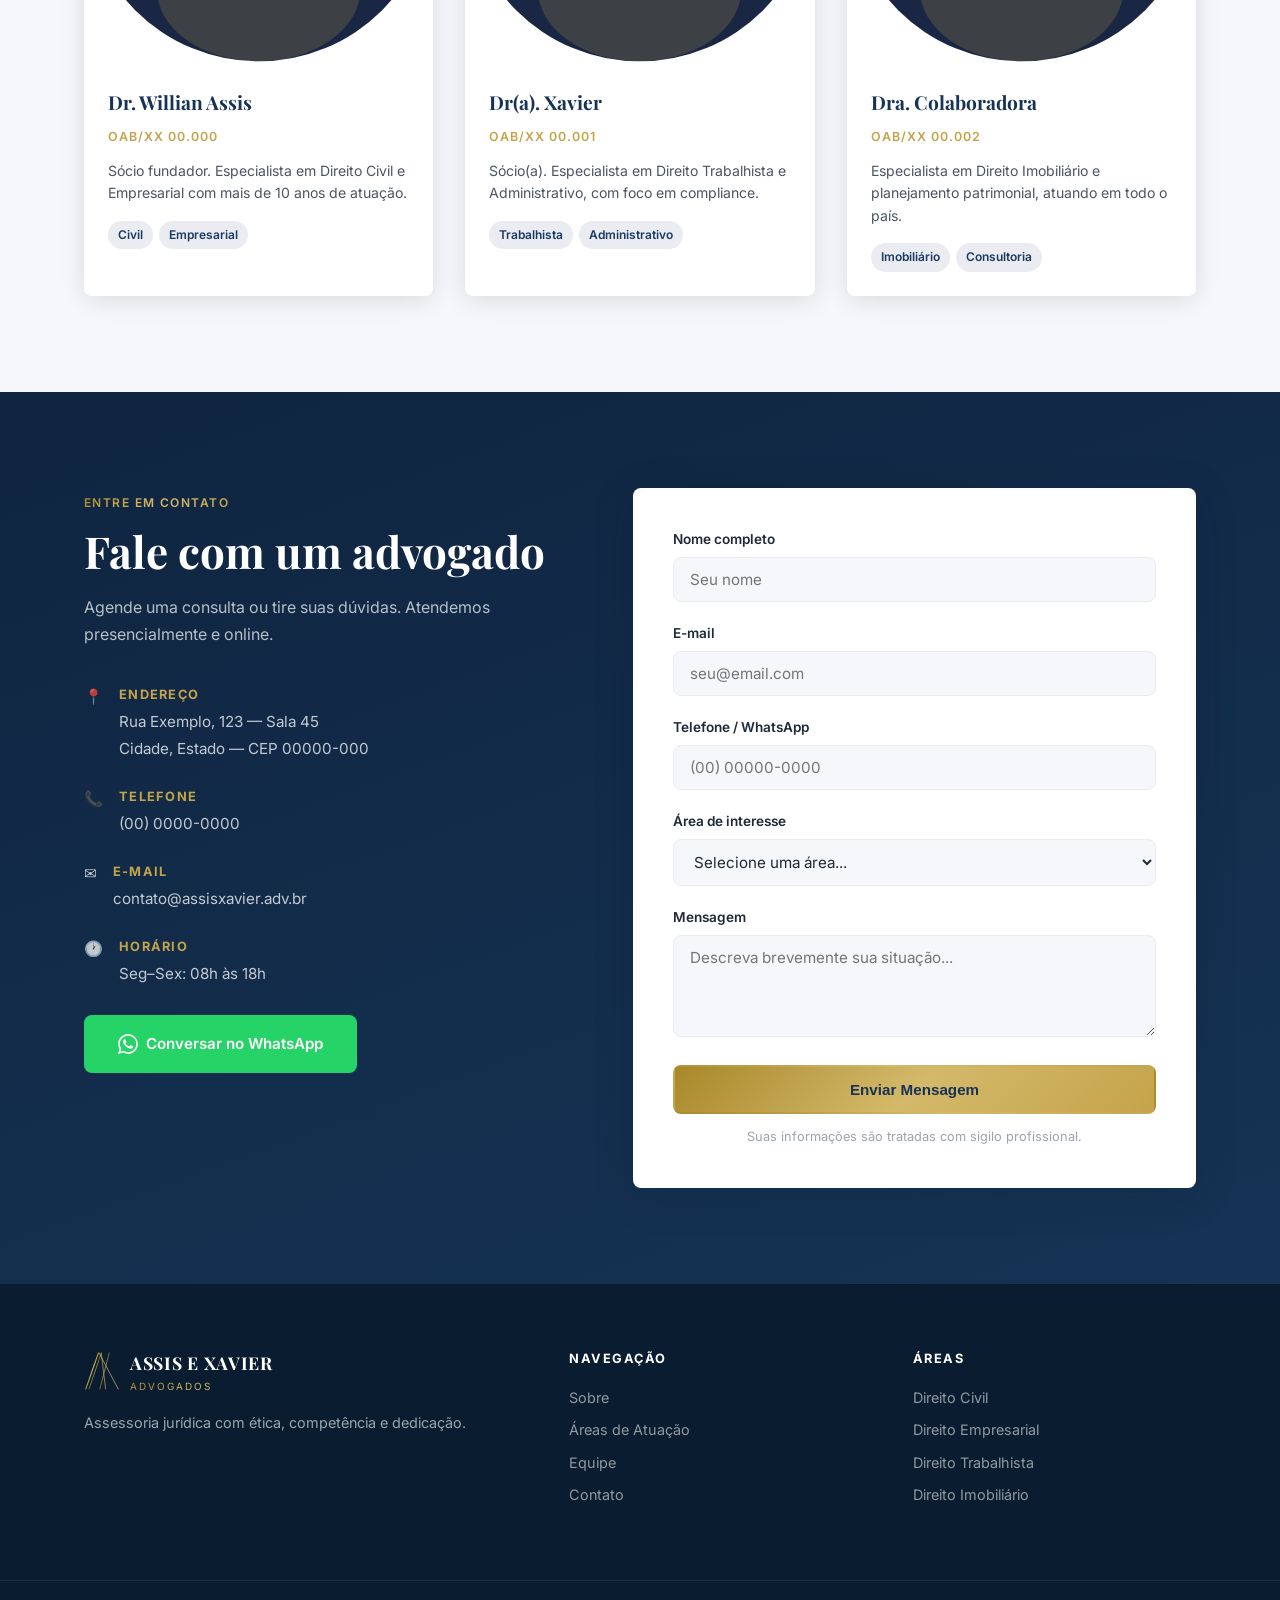
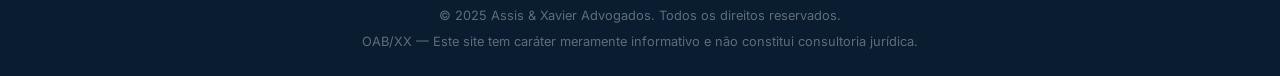
==== commit 325931ce: "Fix hero monogram: reduce size and opacity to subtle background element https://claude.ai/code/sessi" ====
--- a/site/index.html
+++ b/site/index.html
@@ -61,9 +61,8 @@
     <svg class="hero__monogram" viewBox="0 0 100 110" fill="none" xmlns="http://www.w3.org/2000/svg" aria-hidden="true">
       <defs>
         <linearGradient id="gold-hero" x1="0%" y1="100%" x2="100%" y2="0%">
-          <stop offset="0%" stop-color="#a8882a" stop-opacity="0.15"/>
-          <stop offset="50%" stop-color="#d4b96a" stop-opacity="0.22"/>
-          <stop offset="100%" stop-color="#b8962e" stop-opacity="0.12"/>
+          <stop offset="0%" stop-color="#d4b96a"/>
+          <stop offset="100%" stop-color="#d4b96a"/>
         </linearGradient>
       </defs>
       <line x1="5" y1="105" x2="40" y2="5" stroke="url(#gold-hero)" stroke-width="3" stroke-linecap="round"/>
--- a/site/assets/css/style.css
+++ b/site/assets/css/style.css
@@ -238,10 +238,11 @@
 
 .hero__monogram {
   position: absolute;
-  right: 5%;
+  right: 8%;
   top: 50%;
   transform: translateY(-50%);
-  width: clamp(280px, 35vw, 500px);
+  width: clamp(160px, 18vw, 260px);
+  opacity: 0.12;
   pointer-events: none;
   user-select: none;
 }
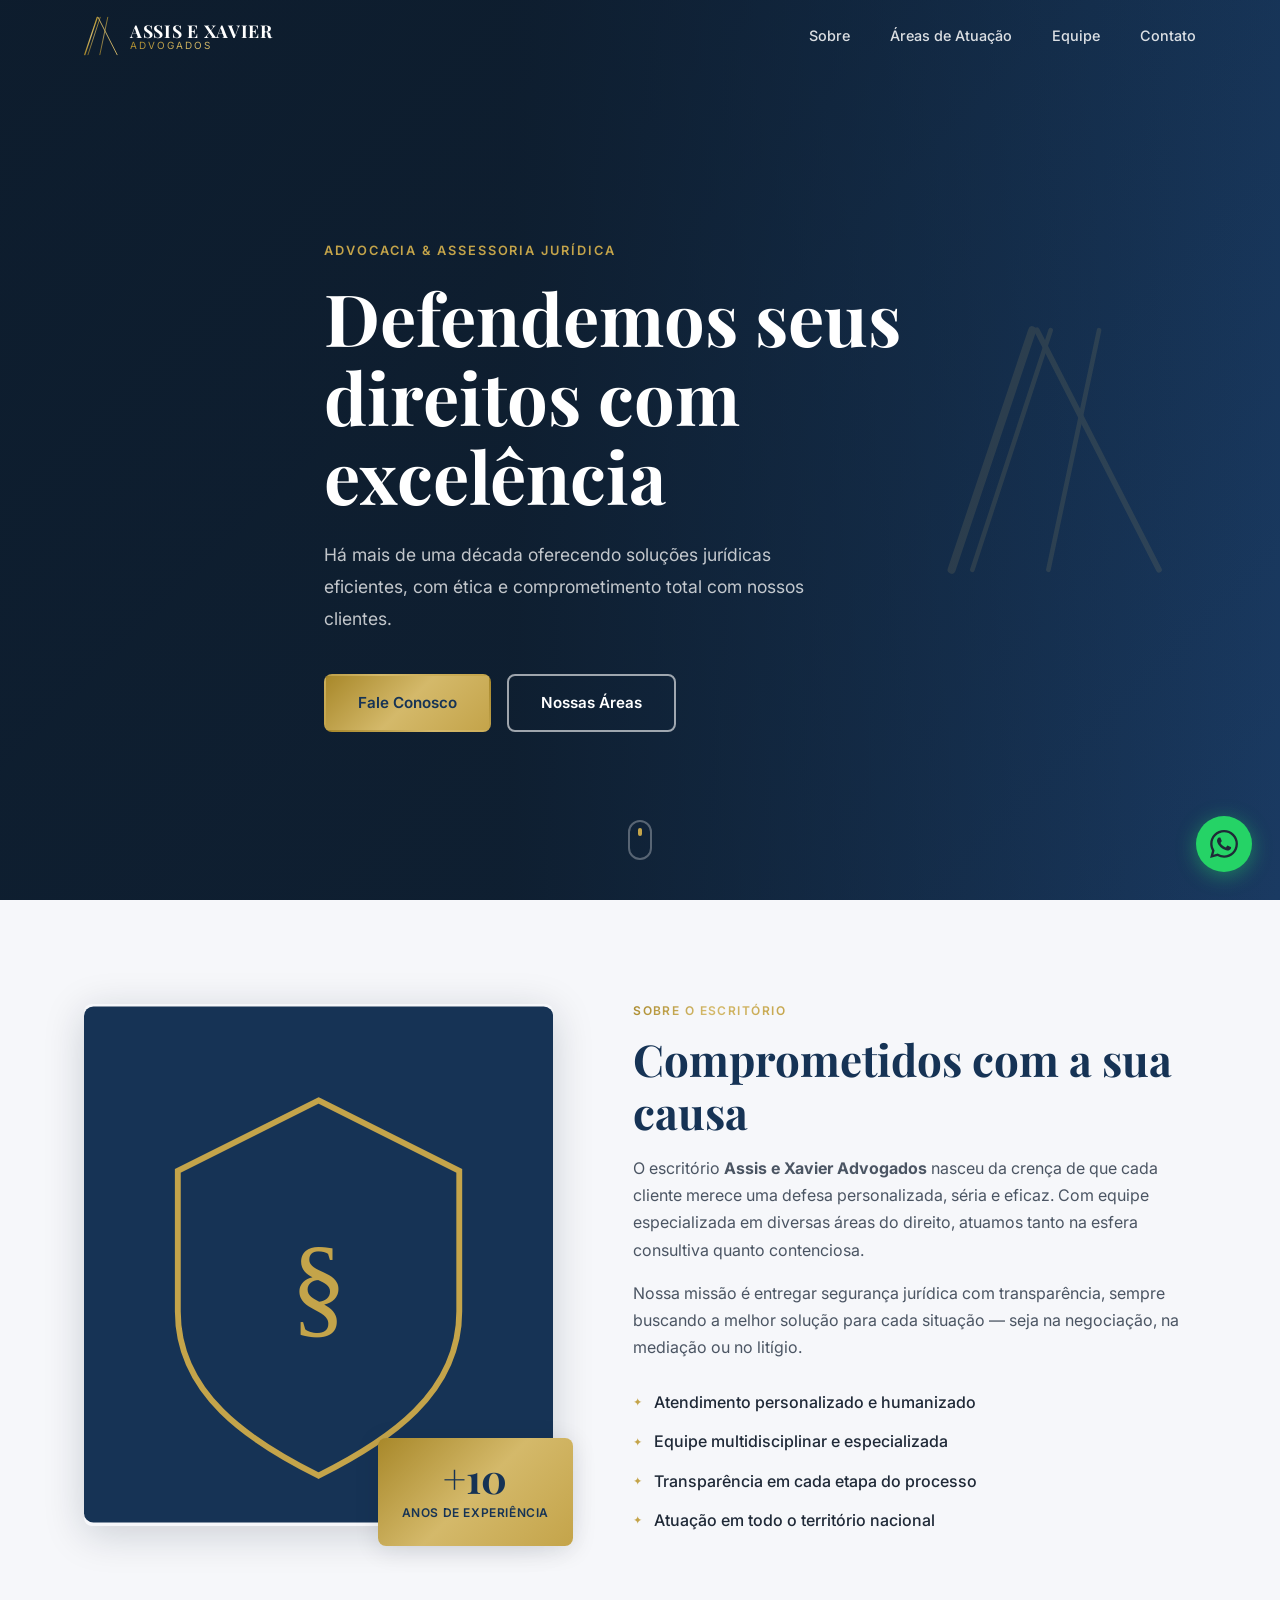
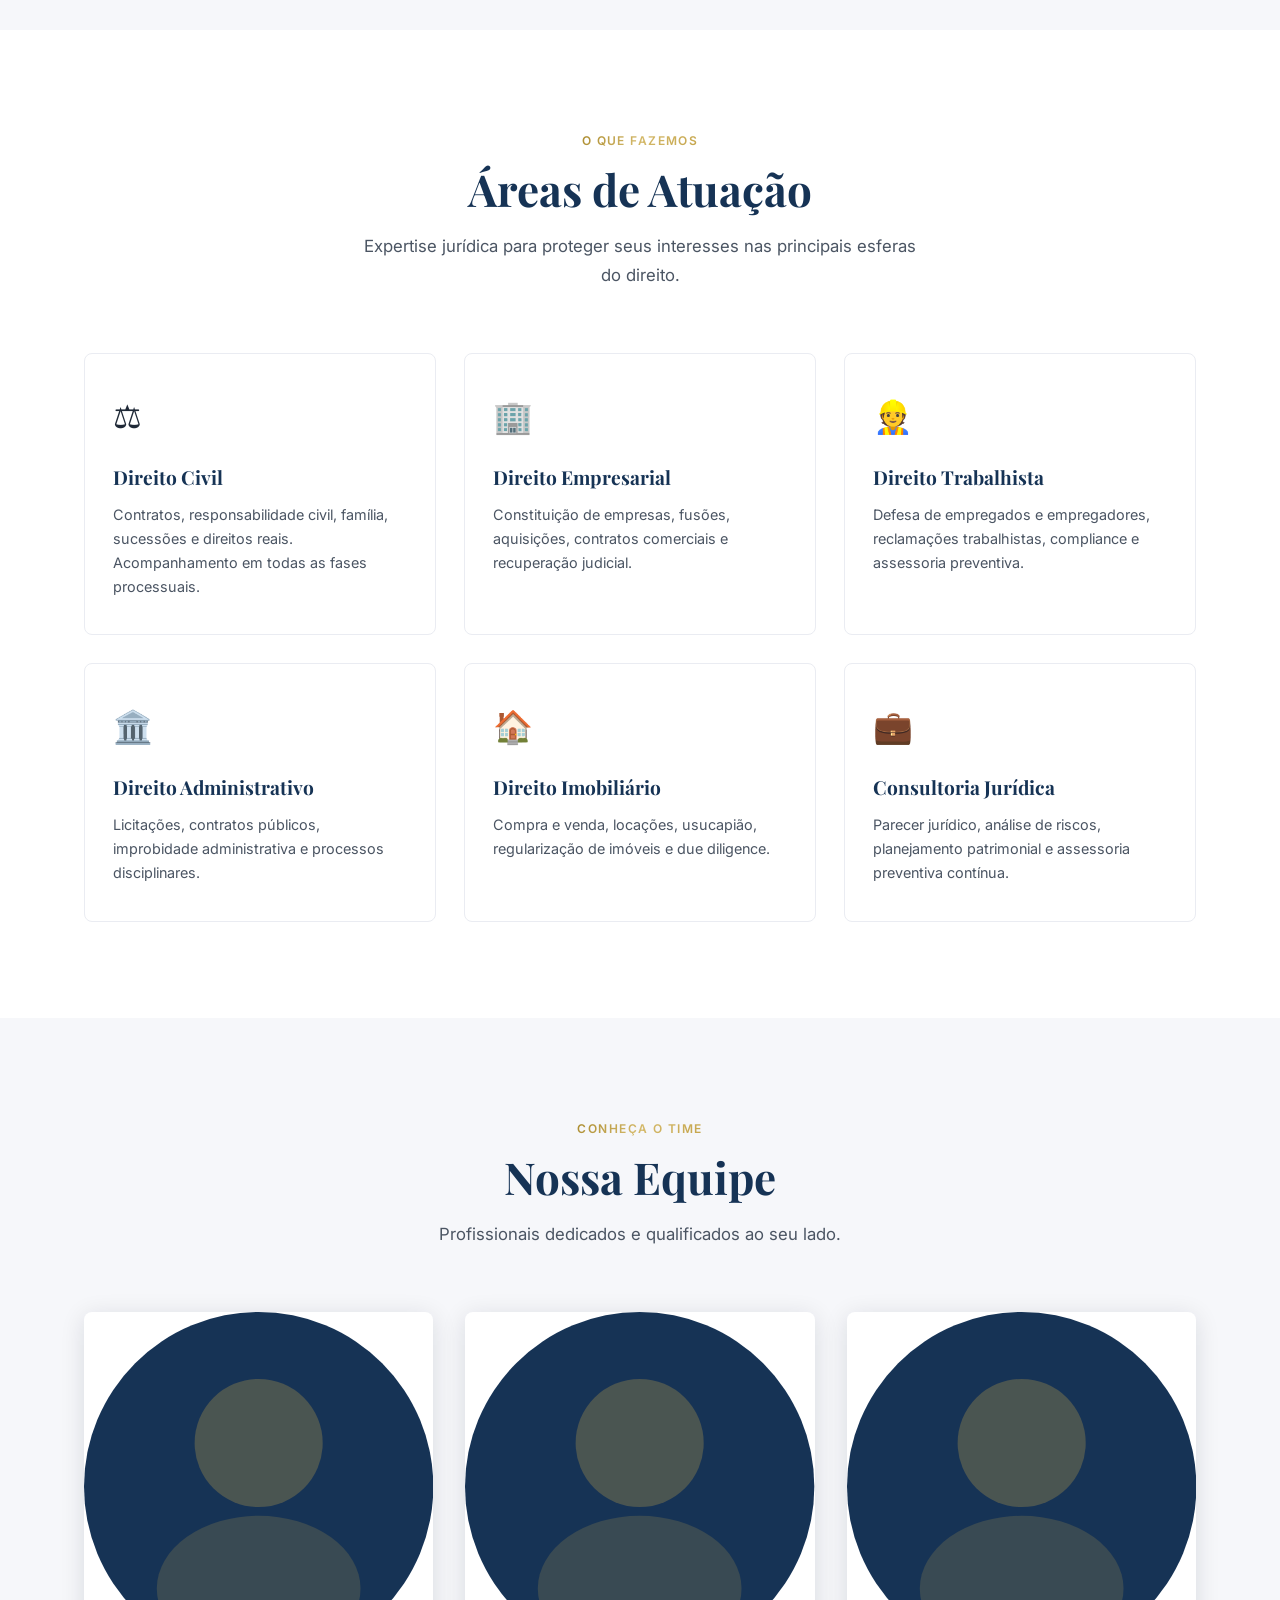
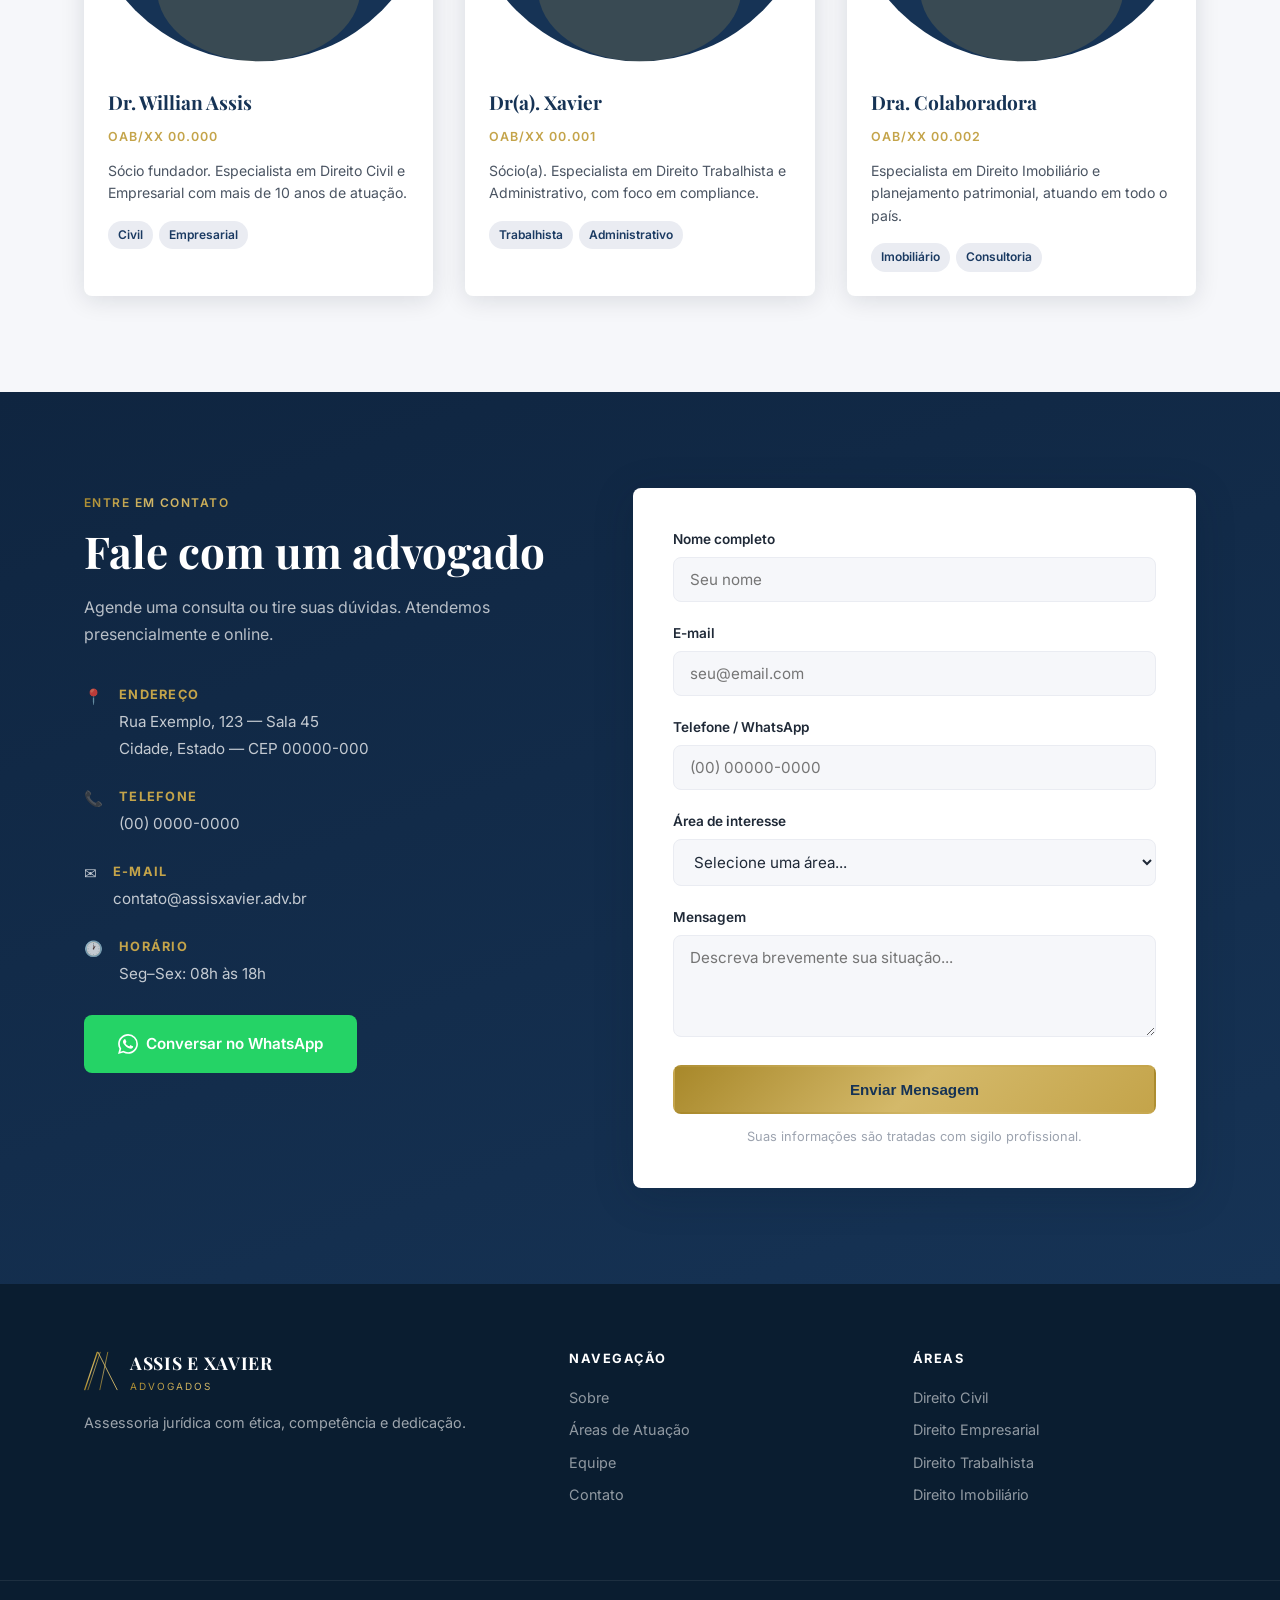
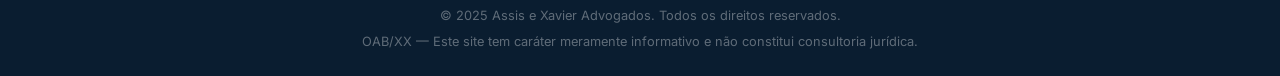
==== commit 7175f440: "Redesign AX monogram with correct 4-line structure from brand logo https://claude.ai/code/session_01" ====
--- a/site/index.html
+++ b/site/index.html
@@ -12,7 +12,6 @@
 </head>
 <body>
 
-  <!-- NAVBAR -->
   <header class="navbar" id="navbar">
     <div class="container navbar__inner">
       <a href="#inicio" class="navbar__logo">
@@ -24,18 +23,14 @@
               <stop offset="100%" stop-color="#b8962e"/>
             </linearGradient>
           </defs>
-          <!-- A: perna esquerda externa -->
-          <line x1="5" y1="105" x2="40" y2="5" stroke="url(#gold-nav)" stroke-width="3" stroke-linecap="round"/>
-          <!-- A: perna esquerda interna (paralela) -->
-          <line x1="14" y1="105" x2="48" y2="5" stroke="url(#gold-nav)" stroke-width="1.8" stroke-linecap="round"/>
-          <!-- A: crossbar -->
-          <line x1="18" y1="72" x2="50" y2="72" stroke="url(#gold-nav)" stroke-width="2" stroke-linecap="round"/>
-          <!-- A: perna direita -->
-          <line x1="48" y1="5" x2="60" y2="105" stroke="url(#gold-nav)" stroke-width="1.8" stroke-linecap="round"/>
-          <!-- X: diagonal descendo para direita (do ápice do A) -->
-          <line x1="42" y1="5" x2="95" y2="105" stroke="url(#gold-nav)" stroke-width="2" stroke-linecap="round"/>
-          <!-- X: diagonal cruzando descendo para esquerda -->
-          <line x1="70" y1="5" x2="44" y2="105" stroke="url(#gold-nav)" stroke-width="1.8" stroke-linecap="round"/>
+          <!-- A: perna esquerda externa (mais grossa) -->
+          <line x1="2" y1="107" x2="37" y2="3" stroke="url(#gold-nav)" stroke-width="3.5" stroke-linecap="round"/>
+          <!-- A: perna esquerda interna (paralela, fina) -->
+          <line x1="11" y1="107" x2="45" y2="3" stroke="url(#gold-nav)" stroke-width="2" stroke-linecap="round"/>
+          <!-- X: diagonal ↘ partindo do ápice do A -->
+          <line x1="39" y1="3" x2="92" y2="107" stroke="url(#gold-nav)" stroke-width="2.5" stroke-linecap="round"/>
+          <!-- X: diagonal ↙ cruzando a anterior -->
+          <line x1="66" y1="3" x2="44" y2="107" stroke="url(#gold-nav)" stroke-width="2" stroke-linecap="round"/>
         </svg>
         <div class="logo-text">
           <span class="logo-main">Assis e Xavier</span>
@@ -54,10 +49,8 @@
     </div>
   </header>
 
-  <!-- HERO -->
   <section class="hero" id="inicio">
     <div class="hero__overlay"></div>
-    <!-- AX monogram background decoration -->
     <svg class="hero__monogram" viewBox="0 0 100 110" fill="none" xmlns="http://www.w3.org/2000/svg" aria-hidden="true">
       <defs>
         <linearGradient id="gold-hero" x1="0%" y1="100%" x2="100%" y2="0%">
@@ -65,83 +58,50 @@
           <stop offset="100%" stop-color="#d4b96a"/>
         </linearGradient>
       </defs>
-      <line x1="5" y1="105" x2="40" y2="5" stroke="url(#gold-hero)" stroke-width="3" stroke-linecap="round"/>
-      <line x1="14" y1="105" x2="48" y2="5" stroke="url(#gold-hero)" stroke-width="1.8" stroke-linecap="round"/>
-      <line x1="18" y1="72" x2="50" y2="72" stroke="url(#gold-hero)" stroke-width="2" stroke-linecap="round"/>
-      <line x1="48" y1="5" x2="60" y2="105" stroke="url(#gold-hero)" stroke-width="1.8" stroke-linecap="round"/>
-      <line x1="42" y1="5" x2="95" y2="105" stroke="url(#gold-hero)" stroke-width="2" stroke-linecap="round"/>
-      <line x1="70" y1="5" x2="44" y2="105" stroke="url(#gold-hero)" stroke-width="1.8" stroke-linecap="round"/>
+      <line x1="2" y1="107" x2="37" y2="3" stroke="url(#gold-hero)" stroke-width="3.5" stroke-linecap="round"/>
+      <line x1="11" y1="107" x2="45" y2="3" stroke="url(#gold-hero)" stroke-width="2" stroke-linecap="round"/>
+      <line x1="39" y1="3" x2="92" y2="107" stroke="url(#gold-hero)" stroke-width="2.5" stroke-linecap="round"/>
+      <line x1="66" y1="3" x2="44" y2="107" stroke="url(#gold-hero)" stroke-width="2" stroke-linecap="round"/>
     </svg>
     <div class="container hero__content">
       <p class="hero__eyebrow">Advocacia &amp; Assessoria Jurídica</p>
       <h1 class="hero__title">Defendemos seus<br />direitos com excelência</h1>
-      <p class="hero__subtitle">
-        Há mais de uma década oferecendo soluções jurídicas eficientes,
-        com ética e comprometimento total com nossos clientes.
-      </p>
+      <p class="hero__subtitle">Há mais de uma década oferecendo soluções jurídicas eficientes, com ética e comprometimento total com nossos clientes.</p>
       <div class="hero__actions">
         <a href="#contato" class="btn btn--primary">Fale Conosco</a>
         <a href="#areas" class="btn btn--outline">Nossas Áreas</a>
       </div>
     </div>
-    <div class="hero__scroll-hint">
-      <span></span>
-    </div>
-  </section>
-
-  <!-- SOBRE -->
+    <div class="hero__scroll-hint"><span></span></div>
+  </section>
+
   <section class="section sobre" id="sobre">
     <div class="container sobre__grid">
       <div class="sobre__visual">
-        <div class="sobre__badge">
-          <strong>+10</strong>
-          <span>anos de experiência</span>
-        </div>
-        <div class="sobre__img-wrap">
-          <div class="sobre__img-placeholder">
-            <svg viewBox="0 0 200 220" fill="none" xmlns="http://www.w3.org/2000/svg">
-              <rect width="200" height="220" rx="4" fill="#1a2744"/>
-              <path d="M100 40 L160 70 L160 130 C160 165 130 185 100 200 C70 185 40 165 40 130 L40 70 Z" fill="none" stroke="#c9a84c" stroke-width="2.5"/>
-              <text x="100" y="135" text-anchor="middle" fill="#c9a84c" font-size="48" font-family="serif">§</text>
-            </svg>
-          </div>
-        </div>
+        <div class="sobre__badge"><strong>+10</strong><span>anos de experiência</span></div>
+        <div class="sobre__img-wrap"><div class="sobre__img-placeholder">
+          <svg viewBox="0 0 200 220" fill="none" xmlns="http://www.w3.org/2000/svg">
+            <rect width="200" height="220" rx="4" fill="#163355"/>
+            <path d="M100 40 L160 70 L160 130 C160 165 130 185 100 200 C70 185 40 165 40 130 L40 70 Z" fill="none" stroke="#c4a44a" stroke-width="2.5"/>
+            <text x="100" y="135" text-anchor="middle" fill="#c4a44a" font-size="48" font-family="serif">§</text>
+          </svg>
+        </div></div>
       </div>
       <div class="sobre__text">
         <span class="section-eyebrow">Sobre o escritório</span>
         <h2 class="section-title">Comprometidos com a sua causa</h2>
-        <p>
-          O escritório <strong>Assis &amp; Xavier Advogados</strong> nasceu da crença de que cada cliente
-          merece uma defesa personalizada, séria e eficaz. Com equipe especializada em diversas
-          áreas do direito, atuamos tanto na esfera consultiva quanto contenciosa.
-        </p>
-        <p>
-          Nossa missão é entregar segurança jurídica com transparência, sempre buscando a melhor
-          solução para cada situação — seja na negociação, na mediação ou no litígio.
-        </p>
+        <p>O escritório <strong>Assis e Xavier Advogados</strong> nasceu da crença de que cada cliente merece uma defesa personalizada, séria e eficaz. Com equipe especializada em diversas áreas do direito, atuamos tanto na esfera consultiva quanto contenciosa.</p>
+        <p>Nossa missão é entregar segurança jurídica com transparência, sempre buscando a melhor solução para cada situação — seja na negociação, na mediação ou no litígio.</p>
         <ul class="sobre__diferenciais">
-          <li>
-            <span class="diferencial-icon">✦</span>
-            Atendimento personalizado e humanizado
-          </li>
-          <li>
-            <span class="diferencial-icon">✦</span>
-            Equipe multidisciplinar e especializada
-          </li>
-          <li>
-            <span class="diferencial-icon">✦</span>
-            Transparência em cada etapa do processo
-          </li>
-          <li>
-            <span class="diferencial-icon">✦</span>
-            Atuação em todo o território nacional
-          </li>
+          <li><span class="diferencial-icon">✦</span> Atendimento personalizado e humanizado</li>
+          <li><span class="diferencial-icon">✦</span> Equipe multidisciplinar e especializada</li>
+          <li><span class="diferencial-icon">✦</span> Transparência em cada etapa do processo</li>
+          <li><span class="diferencial-icon">✦</span> Atuação em todo o território nacional</li>
         </ul>
       </div>
     </div>
   </section>
 
-  <!-- ÁREAS DE ATUAÇÃO -->
   <section class="section areas" id="areas">
     <div class="container">
       <div class="section-header">
@@ -150,48 +110,16 @@
         <p class="section-desc">Expertise jurídica para proteger seus interesses nas principais esferas do direito.</p>
       </div>
       <div class="areas__grid">
-
-        <div class="area-card">
-          <div class="area-card__icon">⚖️</div>
-          <h3>Direito Civil</h3>
-          <p>Contratos, responsabilidade civil, família, sucessões e direitos reais. Acompanhamento em todas as fases processuais.</p>
-        </div>
-
-        <div class="area-card">
-          <div class="area-card__icon">🏢</div>
-          <h3>Direito Empresarial</h3>
-          <p>Constituição de empresas, fusões, aquisições, contratos comerciais e recuperação judicial.</p>
-        </div>
-
-        <div class="area-card">
-          <div class="area-card__icon">👷</div>
-          <h3>Direito Trabalhista</h3>
-          <p>Defesa de empregados e empregadores, reclamações trabalhistas, compliance e assessoria preventiva.</p>
-        </div>
-
-        <div class="area-card">
-          <div class="area-card__icon">🏛️</div>
-          <h3>Direito Administrativo</h3>
-          <p>Licitações, contratos públicos, improbidade administrativa e processos disciplinares.</p>
-        </div>
-
-        <div class="area-card">
-          <div class="area-card__icon">🏠</div>
-          <h3>Direito Imobiliário</h3>
-          <p>Compra e venda, locações, usucapião, regularização de imóveis e due diligence.</p>
-        </div>
-
-        <div class="area-card">
-          <div class="area-card__icon">💼</div>
-          <h3>Consultoria Jurídica</h3>
-          <p>Parecer jurídico, análise de riscos, planejamento patrimonial e assessoria preventiva contínua.</p>
-        </div>
-
-      </div>
-    </div>
-  </section>
-
-  <!-- EQUIPE -->
+        <div class="area-card"><div class="area-card__icon">⚖️</div><h3>Direito Civil</h3><p>Contratos, responsabilidade civil, família, sucessões e direitos reais. Acompanhamento em todas as fases processuais.</p></div>
+        <div class="area-card"><div class="area-card__icon">🏢</div><h3>Direito Empresarial</h3><p>Constituição de empresas, fusões, aquisições, contratos comerciais e recuperação judicial.</p></div>
+        <div class="area-card"><div class="area-card__icon">👷</div><h3>Direito Trabalhista</h3><p>Defesa de empregados e empregadores, reclamações trabalhistas, compliance e assessoria preventiva.</p></div>
+        <div class="area-card"><div class="area-card__icon">🏛️</div><h3>Direito Administrativo</h3><p>Licitações, contratos públicos, improbidade administrativa e processos disciplinares.</p></div>
+        <div class="area-card"><div class="area-card__icon">🏠</div><h3>Direito Imobiliário</h3><p>Compra e venda, locações, usucapião, regularização de imóveis e due diligence.</p></div>
+        <div class="area-card"><div class="area-card__icon">💼</div><h3>Consultoria Jurídica</h3><p>Parecer jurídico, análise de riscos, planejamento patrimonial e assessoria preventiva contínua.</p></div>
+      </div>
+    </div>
+  </section>
+
   <section class="section equipe" id="equipe">
     <div class="container">
       <div class="section-header">
@@ -200,203 +128,74 @@
         <p class="section-desc">Profissionais dedicados e qualificados ao seu lado.</p>
       </div>
       <div class="equipe__grid">
-
         <div class="membro-card">
-          <div class="membro-card__avatar">
-            <svg viewBox="0 0 120 120" xmlns="http://www.w3.org/2000/svg">
-              <circle cx="60" cy="60" r="60" fill="#1a2744"/>
-              <circle cx="60" cy="45" r="22" fill="#c9a84c" opacity="0.3"/>
-              <ellipse cx="60" cy="95" rx="35" ry="25" fill="#c9a84c" opacity="0.2"/>
-            </svg>
-          </div>
-          <div class="membro-card__info">
-            <h3>Dr. Willian Assis</h3>
-            <span class="membro-oab">OAB/XX 00.000</span>
-            <p>Sócio fundador. Especialista em Direito Civil e Empresarial com mais de 10 anos de atuação.</p>
-            <div class="membro-card__areas">
-              <span>Civil</span><span>Empresarial</span>
-            </div>
-          </div>
-        </div>
-
+          <div class="membro-card__avatar"><svg viewBox="0 0 120 120" xmlns="http://www.w3.org/2000/svg"><circle cx="60" cy="60" r="60" fill="#163355"/><circle cx="60" cy="45" r="22" fill="#c4a44a" opacity="0.3"/><ellipse cx="60" cy="95" rx="35" ry="25" fill="#c4a44a" opacity="0.2"/></svg></div>
+          <div class="membro-card__info"><h3>Dr. Willian Assis</h3><span class="membro-oab">OAB/XX 00.000</span><p>Sócio fundador. Especialista em Direito Civil e Empresarial com mais de 10 anos de atuação.</p><div class="membro-card__areas"><span>Civil</span><span>Empresarial</span></div></div>
+        </div>
         <div class="membro-card">
-          <div class="membro-card__avatar">
-            <svg viewBox="0 0 120 120" xmlns="http://www.w3.org/2000/svg">
-              <circle cx="60" cy="60" r="60" fill="#1a2744"/>
-              <circle cx="60" cy="45" r="22" fill="#c9a84c" opacity="0.3"/>
-              <ellipse cx="60" cy="95" rx="35" ry="25" fill="#c9a84c" opacity="0.2"/>
-            </svg>
-          </div>
-          <div class="membro-card__info">
-            <h3>Dr(a). Xavier</h3>
-            <span class="membro-oab">OAB/XX 00.001</span>
-            <p>Sócio(a). Especialista em Direito Trabalhista e Administrativo, com foco em compliance.</p>
-            <div class="membro-card__areas">
-              <span>Trabalhista</span><span>Administrativo</span>
-            </div>
-          </div>
-        </div>
-
+          <div class="membro-card__avatar"><svg viewBox="0 0 120 120" xmlns="http://www.w3.org/2000/svg"><circle cx="60" cy="60" r="60" fill="#163355"/><circle cx="60" cy="45" r="22" fill="#c4a44a" opacity="0.3"/><ellipse cx="60" cy="95" rx="35" ry="25" fill="#c4a44a" opacity="0.2"/></svg></div>
+          <div class="membro-card__info"><h3>Dr(a). Xavier</h3><span class="membro-oab">OAB/XX 00.001</span><p>Sócio(a). Especialista em Direito Trabalhista e Administrativo, com foco em compliance.</p><div class="membro-card__areas"><span>Trabalhista</span><span>Administrativo</span></div></div>
+        </div>
         <div class="membro-card">
-          <div class="membro-card__avatar">
-            <svg viewBox="0 0 120 120" xmlns="http://www.w3.org/2000/svg">
-              <circle cx="60" cy="60" r="60" fill="#1a2744"/>
-              <circle cx="60" cy="45" r="22" fill="#c9a84c" opacity="0.3"/>
-              <ellipse cx="60" cy="95" rx="35" ry="25" fill="#c9a84c" opacity="0.2"/>
-            </svg>
-          </div>
-          <div class="membro-card__info">
-            <h3>Dra. Colaboradora</h3>
-            <span class="membro-oab">OAB/XX 00.002</span>
-            <p>Especialista em Direito Imobiliário e planejamento patrimonial, atuando em todo o país.</p>
-            <div class="membro-card__areas">
-              <span>Imobiliário</span><span>Consultoria</span>
-            </div>
-          </div>
-        </div>
-
-      </div>
-    </div>
-  </section>
-
-  <!-- CONTATO -->
+          <div class="membro-card__avatar"><svg viewBox="0 0 120 120" xmlns="http://www.w3.org/2000/svg"><circle cx="60" cy="60" r="60" fill="#163355"/><circle cx="60" cy="45" r="22" fill="#c4a44a" opacity="0.3"/><ellipse cx="60" cy="95" rx="35" ry="25" fill="#c4a44a" opacity="0.2"/></svg></div>
+          <div class="membro-card__info"><h3>Dra. Colaboradora</h3><span class="membro-oab">OAB/XX 00.002</span><p>Especialista em Direito Imobiliário e planejamento patrimonial, atuando em todo o país.</p><div class="membro-card__areas"><span>Imobiliário</span><span>Consultoria</span></div></div>
+        </div>
+      </div>
+    </div>
+  </section>
+
   <section class="section contato" id="contato">
     <div class="container contato__grid">
       <div class="contato__info">
         <span class="section-eyebrow">Entre em contato</span>
         <h2 class="section-title">Fale com um advogado</h2>
         <p>Agende uma consulta ou tire suas dúvidas. Atendemos presencialmente e online.</p>
-
         <ul class="contato__lista">
-          <li>
-            <span class="contato-icon">📍</span>
-            <div>
-              <strong>Endereço</strong>
-              <span>Rua Exemplo, 123 — Sala 45<br />Cidade, Estado — CEP 00000-000</span>
-            </div>
-          </li>
-          <li>
-            <span class="contato-icon">📞</span>
-            <div>
-              <strong>Telefone</strong>
-              <span>(00) 0000-0000</span>
-            </div>
-          </li>
-          <li>
-            <span class="contato-icon">✉️</span>
-            <div>
-              <strong>E-mail</strong>
-              <span>contato@assisxavier.adv.br</span>
-            </div>
-          </li>
-          <li>
-            <span class="contato-icon">🕐</span>
-            <div>
-              <strong>Horário</strong>
-              <span>Seg–Sex: 08h às 18h</span>
-            </div>
-          </li>
+          <li><span class="contato-icon">📍</span><div><strong>Endereço</strong><span>Rua Exemplo, 123 — Sala 45<br />Cidade, Estado — CEP 00000-000</span></div></li>
+          <li><span class="contato-icon">📞</span><div><strong>Telefone</strong><span>(00) 0000-0000</span></div></li>
+          <li><span class="contato-icon">✉️</span><div><strong>E-mail</strong><span>contato@assisxavier.adv.br</span></div></li>
+          <li><span class="contato-icon">🕐</span><div><strong>Horário</strong><span>Seg–Sex: 08h às 18h</span></div></li>
         </ul>
-
-        <a href="https://wa.me/5500000000000?text=Olá,%20gostaria%20de%20agendar%20uma%20consulta." class="btn btn--whatsapp" target="_blank" rel="noopener">
-          <svg viewBox="0 0 24 24" fill="currentColor" width="20" height="20">
-            <path d="M17.472 14.382c-.297-.149-1.758-.867-2.03-.967-.273-.099-.471-.148-.67.15-.197.297-.767.966-.94 1.164-.173.199-.347.223-.644.075-.297-.15-1.255-.463-2.39-1.475-.883-.788-1.48-1.761-1.653-2.059-.173-.297-.018-.458.13-.606.134-.133.298-.347.446-.52.149-.174.198-.298.298-.497.099-.198.05-.371-.025-.52-.075-.149-.669-1.612-.916-2.207-.242-.579-.487-.5-.669-.51-.173-.008-.371-.01-.57-.01-.198 0-.52.074-.792.372-.272.297-1.04 1.016-1.04 2.479 0 1.462 1.065 2.875 1.213 3.074.149.198 2.096 3.2 5.077 4.487.709.306 1.262.489 1.694.625.712.227 1.36.195 1.871.118.571-.085 1.758-.719 2.006-1.413.248-.694.248-1.289.173-1.413-.074-.124-.272-.198-.57-.347m-5.421 7.403h-.004a9.87 9.87 0 01-5.031-1.378l-.361-.214-3.741.982.998-3.648-.235-.374a9.86 9.86 0 01-1.51-5.26c.001-5.45 4.436-9.884 9.888-9.884 2.64 0 5.122 1.03 6.988 2.898a9.825 9.825 0 012.893 6.994c-.003 5.45-4.437 9.884-9.885 9.884m8.413-18.297A11.815 11.815 0 0012.05 0C5.495 0 .16 5.335.157 11.892c0 2.096.547 4.142 1.588 5.945L.057 24l6.305-1.654a11.882 11.882 0 005.683 1.448h.005c6.554 0 11.89-5.335 11.893-11.893a11.821 11.821 0 00-3.48-8.413z"/>
-          </svg>
+        <a href="https://wa.me/5500000000000" class="btn btn--whatsapp" target="_blank" rel="noopener">
+          <svg viewBox="0 0 24 24" fill="currentColor" width="20" height="20"><path d="M17.472 14.382c-.297-.149-1.758-.867-2.03-.967-.273-.099-.471-.148-.67.15-.197.297-.767.966-.94 1.164-.173.199-.347.223-.644.075-.297-.15-1.255-.463-2.39-1.475-.883-.788-1.48-1.761-1.653-2.059-.173-.297-.018-.458.13-.606.134-.133.298-.347.446-.52.149-.174.198-.298.298-.497.099-.198.05-.371-.025-.52-.075-.149-.669-1.612-.916-2.207-.242-.579-.487-.5-.669-.51-.173-.008-.371-.01-.57-.01-.198 0-.52.074-.792.372-.272.297-1.04 1.016-1.04 2.479 0 1.462 1.065 2.875 1.213 3.074.149.198 2.096 3.2 5.077 4.487.709.306 1.262.489 1.694.625.712.227 1.36.195 1.871.118.571-.085 1.758-.719 2.006-1.413.248-.694.248-1.289.173-1.413-.074-.124-.272-.198-.57-.347m-5.421 7.403h-.004a9.87 9.87 0 01-5.031-1.378l-.361-.214-3.741.982.998-3.648-.235-.374a9.86 9.86 0 01-1.51-5.26c.001-5.45 4.436-9.884 9.888-9.884 2.64 0 5.122 1.03 6.988 2.898a9.825 9.825 0 012.893 6.994c-.003 5.45-4.437 9.884-9.885 9.884m8.413-18.297A11.815 11.815 0 0012.05 0C5.495 0 .16 5.335.157 11.892c0 2.096.547 4.142 1.588 5.945L.057 24l6.305-1.654a11.882 11.882 0 005.683 1.448h.005c6.554 0 11.89-5.335 11.893-11.893a11.821 11.821 0 00-3.48-8.413z"/></svg>
           Conversar no WhatsApp
         </a>
       </div>
-
       <form class="contato__form" id="form-contato" novalidate>
-        <div class="form-group">
-          <label for="nome">Nome completo</label>
-          <input type="text" id="nome" name="nome" placeholder="Seu nome" required />
-        </div>
-        <div class="form-group">
-          <label for="email">E-mail</label>
-          <input type="email" id="email" name="email" placeholder="seu@email.com" required />
-        </div>
-        <div class="form-group">
-          <label for="telefone">Telefone / WhatsApp</label>
-          <input type="tel" id="telefone" name="telefone" placeholder="(00) 00000-0000" />
-        </div>
-        <div class="form-group">
-          <label for="assunto">Área de interesse</label>
-          <select id="assunto" name="assunto">
-            <option value="">Selecione uma área...</option>
-            <option>Direito Civil</option>
-            <option>Direito Empresarial</option>
-            <option>Direito Trabalhista</option>
-            <option>Direito Administrativo</option>
-            <option>Direito Imobiliário</option>
-            <option>Consultoria Jurídica</option>
-            <option>Outro</option>
-          </select>
-        </div>
-        <div class="form-group">
-          <label for="mensagem">Mensagem</label>
-          <textarea id="mensagem" name="mensagem" rows="4" placeholder="Descreva brevemente sua situação..." required></textarea>
-        </div>
+        <div class="form-group"><label for="nome">Nome completo</label><input type="text" id="nome" name="nome" placeholder="Seu nome" required /></div>
+        <div class="form-group"><label for="email">E-mail</label><input type="email" id="email" name="email" placeholder="seu@email.com" required /></div>
+        <div class="form-group"><label for="telefone">Telefone / WhatsApp</label><input type="tel" id="telefone" name="telefone" placeholder="(00) 00000-0000" /></div>
+        <div class="form-group"><label for="assunto">Área de interesse</label><select id="assunto" name="assunto"><option value="">Selecione uma área...</option><option>Direito Civil</option><option>Direito Empresarial</option><option>Direito Trabalhista</option><option>Direito Administrativo</option><option>Direito Imobiliário</option><option>Consultoria Jurídica</option><option>Outro</option></select></div>
+        <div class="form-group"><label for="mensagem">Mensagem</label><textarea id="mensagem" name="mensagem" rows="4" placeholder="Descreva brevemente sua situação..."></textarea></div>
         <button type="submit" class="btn btn--primary btn--full">Enviar Mensagem</button>
         <p class="form-disclaimer">Suas informações são tratadas com sigilo profissional.</p>
       </form>
     </div>
   </section>
 
-  <!-- FOOTER -->
   <footer class="footer">
     <div class="container footer__inner">
       <div class="footer__brand">
         <div class="footer__logo">
           <svg class="logo-monogram" viewBox="0 0 100 110" fill="none" xmlns="http://www.w3.org/2000/svg" aria-hidden="true">
-            <defs>
-              <linearGradient id="gold-ft" x1="0%" y1="100%" x2="100%" y2="0%">
-                <stop offset="0%" stop-color="#a8882a"/>
-                <stop offset="50%" stop-color="#d4b96a"/>
-                <stop offset="100%" stop-color="#b8962e"/>
-              </linearGradient>
-            </defs>
-            <line x1="5" y1="105" x2="40" y2="5" stroke="url(#gold-ft)" stroke-width="3" stroke-linecap="round"/>
-            <line x1="14" y1="105" x2="48" y2="5" stroke="url(#gold-ft)" stroke-width="1.8" stroke-linecap="round"/>
-            <line x1="18" y1="72" x2="50" y2="72" stroke="url(#gold-ft)" stroke-width="2" stroke-linecap="round"/>
-            <line x1="48" y1="5" x2="60" y2="105" stroke="url(#gold-ft)" stroke-width="1.8" stroke-linecap="round"/>
-            <line x1="42" y1="5" x2="95" y2="105" stroke="url(#gold-ft)" stroke-width="2" stroke-linecap="round"/>
-            <line x1="70" y1="5" x2="44" y2="105" stroke="url(#gold-ft)" stroke-width="1.8" stroke-linecap="round"/>
+            <defs><linearGradient id="gold-ft" x1="0%" y1="100%" x2="100%" y2="0%"><stop offset="0%" stop-color="#a8882a"/><stop offset="50%" stop-color="#d4b96a"/><stop offset="100%" stop-color="#b8962e"/></linearGradient></defs>
+            <line x1="2" y1="107" x2="37" y2="3" stroke="url(#gold-ft)" stroke-width="3.5" stroke-linecap="round"/>
+            <line x1="11" y1="107" x2="45" y2="3" stroke="url(#gold-ft)" stroke-width="2" stroke-linecap="round"/>
+            <line x1="39" y1="3" x2="92" y2="107" stroke="url(#gold-ft)" stroke-width="2.5" stroke-linecap="round"/>
+            <line x1="66" y1="3" x2="44" y2="107" stroke="url(#gold-ft)" stroke-width="2" stroke-linecap="round"/>
           </svg>
-          <div class="logo-text">
-            <span class="logo-main">Assis e Xavier</span>
-            <span class="logo-sub">Advogados</span>
-          </div>
+          <div class="logo-text"><span class="logo-main">Assis e Xavier</span><span class="logo-sub">Advogados</span></div>
         </div>
         <p>Assessoria jurídica com ética, competência e dedicação.</p>
       </div>
-      <div class="footer__links">
-        <h4>Navegação</h4>
-        <a href="#sobre">Sobre</a>
-        <a href="#areas">Áreas de Atuação</a>
-        <a href="#equipe">Equipe</a>
-        <a href="#contato">Contato</a>
-      </div>
-      <div class="footer__links">
-        <h4>Áreas</h4>
-        <a href="#areas">Direito Civil</a>
-        <a href="#areas">Direito Empresarial</a>
-        <a href="#areas">Direito Trabalhista</a>
-        <a href="#areas">Direito Imobiliário</a>
-      </div>
-    </div>
-    <div class="footer__bottom">
-      <div class="container">
-        <p>© 2025 Assis &amp; Xavier Advogados. Todos os direitos reservados.</p>
-        <p>OAB/XX — Este site tem caráter meramente informativo e não constitui consultoria jurídica.</p>
-      </div>
-    </div>
+      <div class="footer__links"><h4>Navegação</h4><a href="#sobre">Sobre</a><a href="#areas">Áreas de Atuação</a><a href="#equipe">Equipe</a><a href="#contato">Contato</a></div>
+      <div class="footer__links"><h4>Áreas</h4><a href="#areas">Direito Civil</a><a href="#areas">Direito Empresarial</a><a href="#areas">Direito Trabalhista</a><a href="#areas">Direito Imobiliário</a></div>
+    </div>
+    <div class="footer__bottom"><div class="container"><p>© 2025 Assis e Xavier Advogados. Todos os direitos reservados.</p><p>OAB/XX — Este site tem caráter meramente informativo e não constitui consultoria jurídica.</p></div></div>
   </footer>
 
-  <!-- WhatsApp flutuante -->
-  <a href="https://wa.me/5500000000000?text=Olá,%20gostaria%20de%20agendar%20uma%20consulta." class="whatsapp-float" target="_blank" rel="noopener" aria-label="WhatsApp">
-    <svg viewBox="0 0 24 24" fill="currentColor">
-      <path d="M17.472 14.382c-.297-.149-1.758-.867-2.03-.967-.273-.099-.471-.148-.67.15-.197.297-.767.966-.94 1.164-.173.199-.347.223-.644.075-.297-.15-1.255-.463-2.39-1.475-.883-.788-1.48-1.761-1.653-2.059-.173-.297-.018-.458.13-.606.134-.133.298-.347.446-.52.149-.174.198-.298.298-.497.099-.198.05-.371-.025-.52-.075-.149-.669-1.612-.916-2.207-.242-.579-.487-.5-.669-.51-.173-.008-.371-.01-.57-.01-.198 0-.52.074-.792.372-.272.297-1.04 1.016-1.04 2.479 0 1.462 1.065 2.875 1.213 3.074.149.198 2.096 3.2 5.077 4.487.709.306 1.262.489 1.694.625.712.227 1.36.195 1.871.118.571-.085 1.758-.719 2.006-1.413.248-.694.248-1.289.173-1.413-.074-.124-.272-.198-.57-.347m-5.421 7.403h-.004a9.87 9.87 0 01-5.031-1.378l-.361-.214-3.741.982.998-3.648-.235-.374a9.86 9.86 0 01-1.51-5.26c.001-5.45 4.436-9.884 9.888-9.884 2.64 0 5.122 1.03 6.988 2.898a9.825 9.825 0 012.893 6.994c-.003 5.45-4.437 9.884-9.885 9.884m8.413-18.297A11.815 11.815 0 0012.05 0C5.495 0 .16 5.335.157 11.892c0 2.096.547 4.142 1.588 5.945L.057 24l6.305-1.654a11.882 11.882 0 005.683 1.448h.005c6.554 0 11.89-5.335 11.893-11.893a11.821 11.821 0 00-3.48-8.413z"/>
-    </svg>
+  <a href="https://wa.me/5500000000000" class="whatsapp-float" target="_blank" rel="noopener" aria-label="WhatsApp">
+    <svg viewBox="0 0 24 24" fill="currentColor"><path d="M17.472 14.382c-.297-.149-1.758-.867-2.03-.967-.273-.099-.471-.148-.67.15-.197.297-.767.966-.94 1.164-.173.199-.347.223-.644.075-.297-.15-1.255-.463-2.39-1.475-.883-.788-1.48-1.761-1.653-2.059-.173-.297-.018-.458.13-.606.134-.133.298-.347.446-.52.149-.174.198-.298.298-.497.099-.198.05-.371-.025-.52-.075-.149-.669-1.612-.916-2.207-.242-.579-.487-.5-.669-.51-.173-.008-.371-.01-.57-.01-.198 0-.52.074-.792.372-.272.297-1.04 1.016-1.04 2.479 0 1.462 1.065 2.875 1.213 3.074.149.198 2.096 3.2 5.077 4.487.709.306 1.262.489 1.694.625.712.227 1.36.195 1.871.118.571-.085 1.758-.719 2.006-1.413.248-.694.248-1.289.173-1.413-.074-.124-.272-.198-.57-.347m-5.421 7.403h-.004a9.87 9.87 0 01-5.031-1.378l-.361-.214-3.741.982.998-3.648-.235-.374a9.86 9.86 0 01-1.51-5.26c.001-5.45 4.436-9.884 9.888-9.884 2.64 0 5.122 1.03 6.988 2.898a9.825 9.825 0 012.893 6.994c-.003 5.45-4.437 9.884-9.885 9.884m8.413-18.297A11.815 11.815 0 0012.05 0C5.495 0 .16 5.335.157 11.892c0 2.096.547 4.142 1.588 5.945L.057 24l6.305-1.654a11.882 11.882 0 005.683 1.448h.005c6.554 0 11.89-5.335 11.893-11.893a11.821 11.821 0 00-3.48-8.413z"/></svg>
   </a>
 
   <script src="assets/js/main.js"></script>
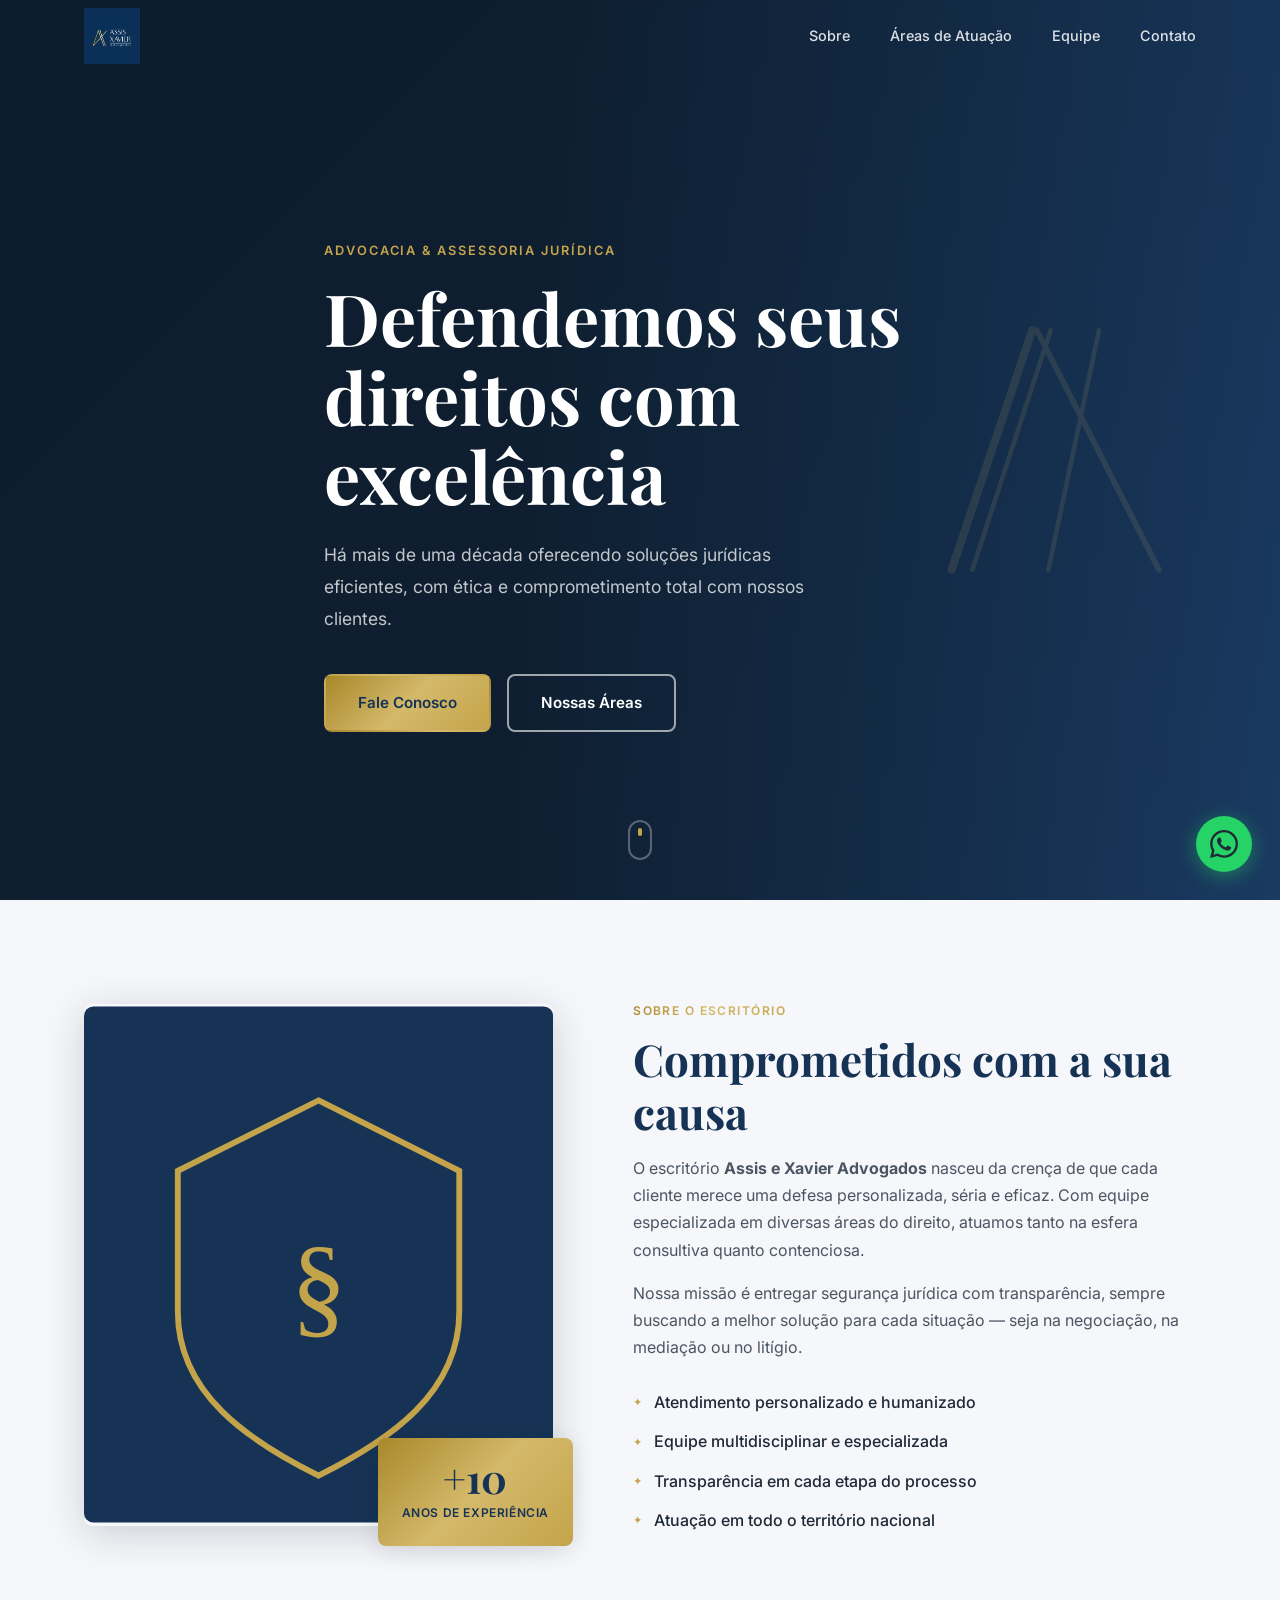
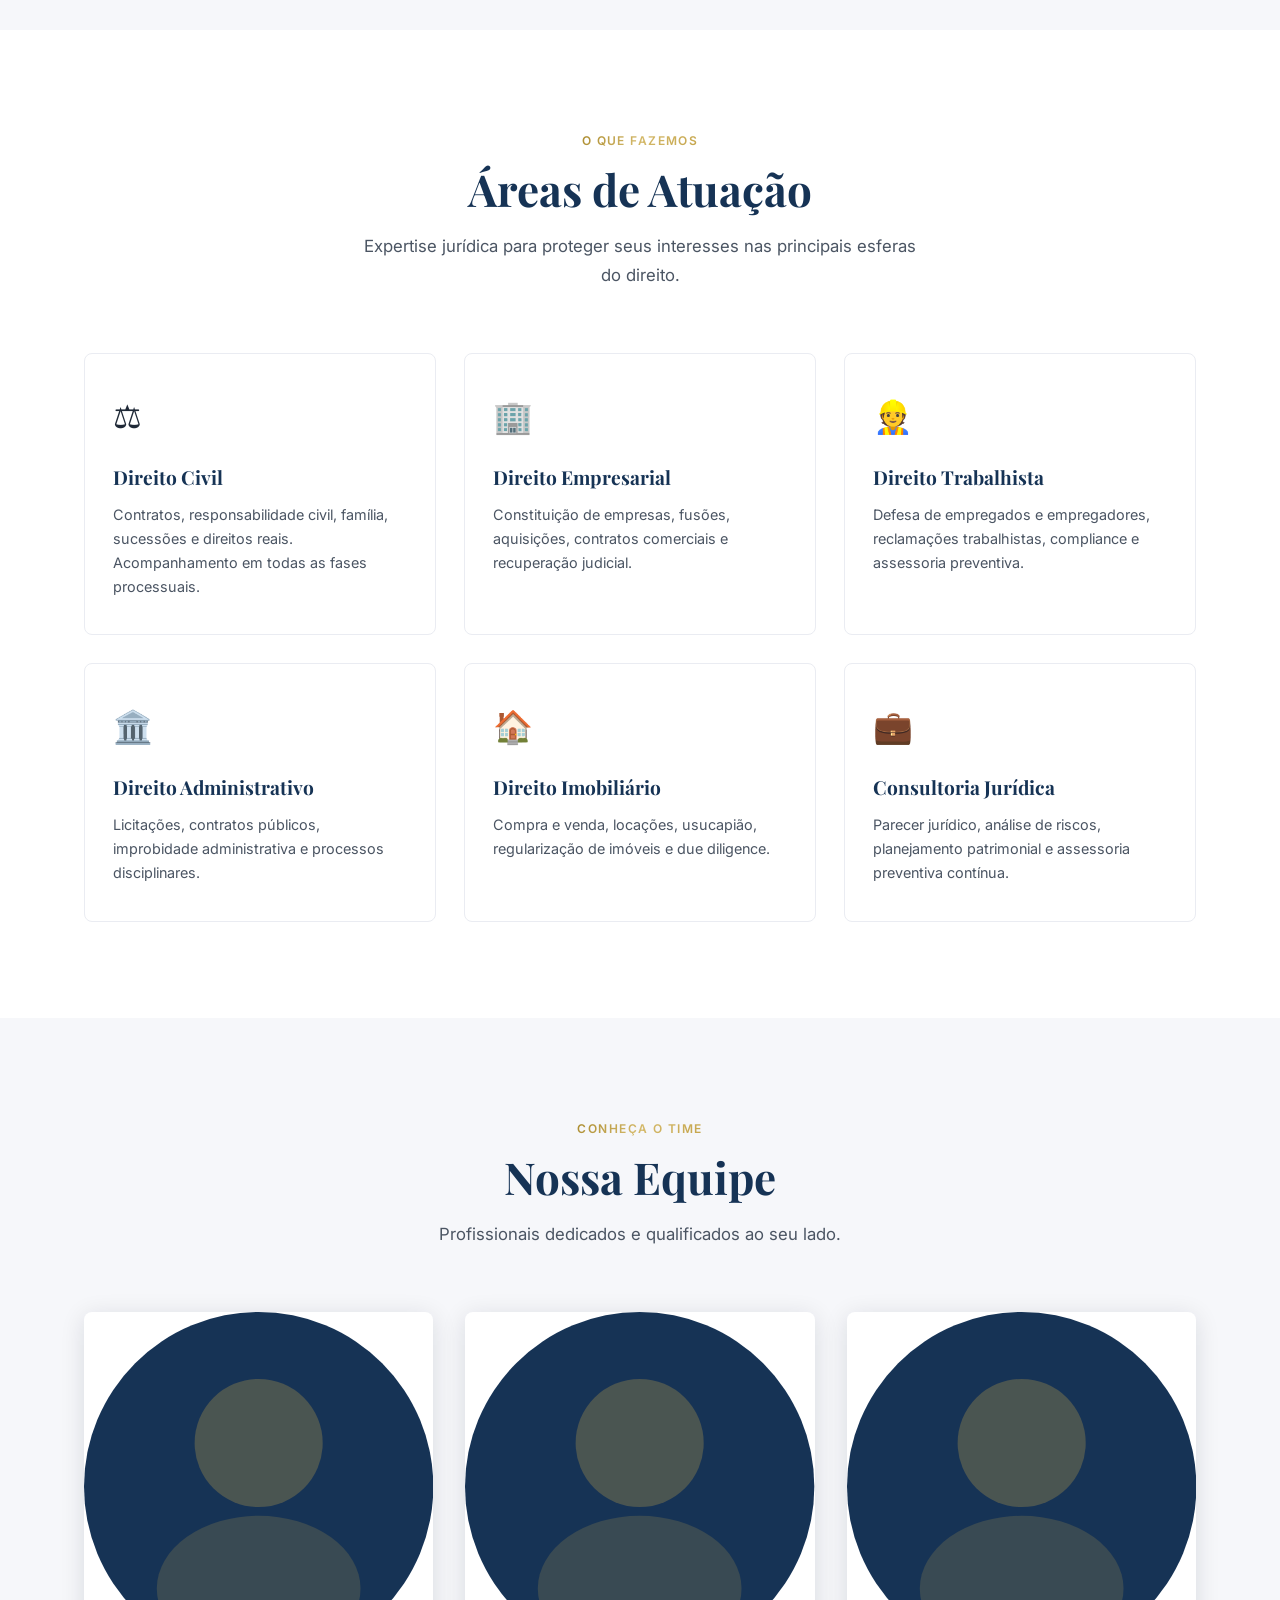
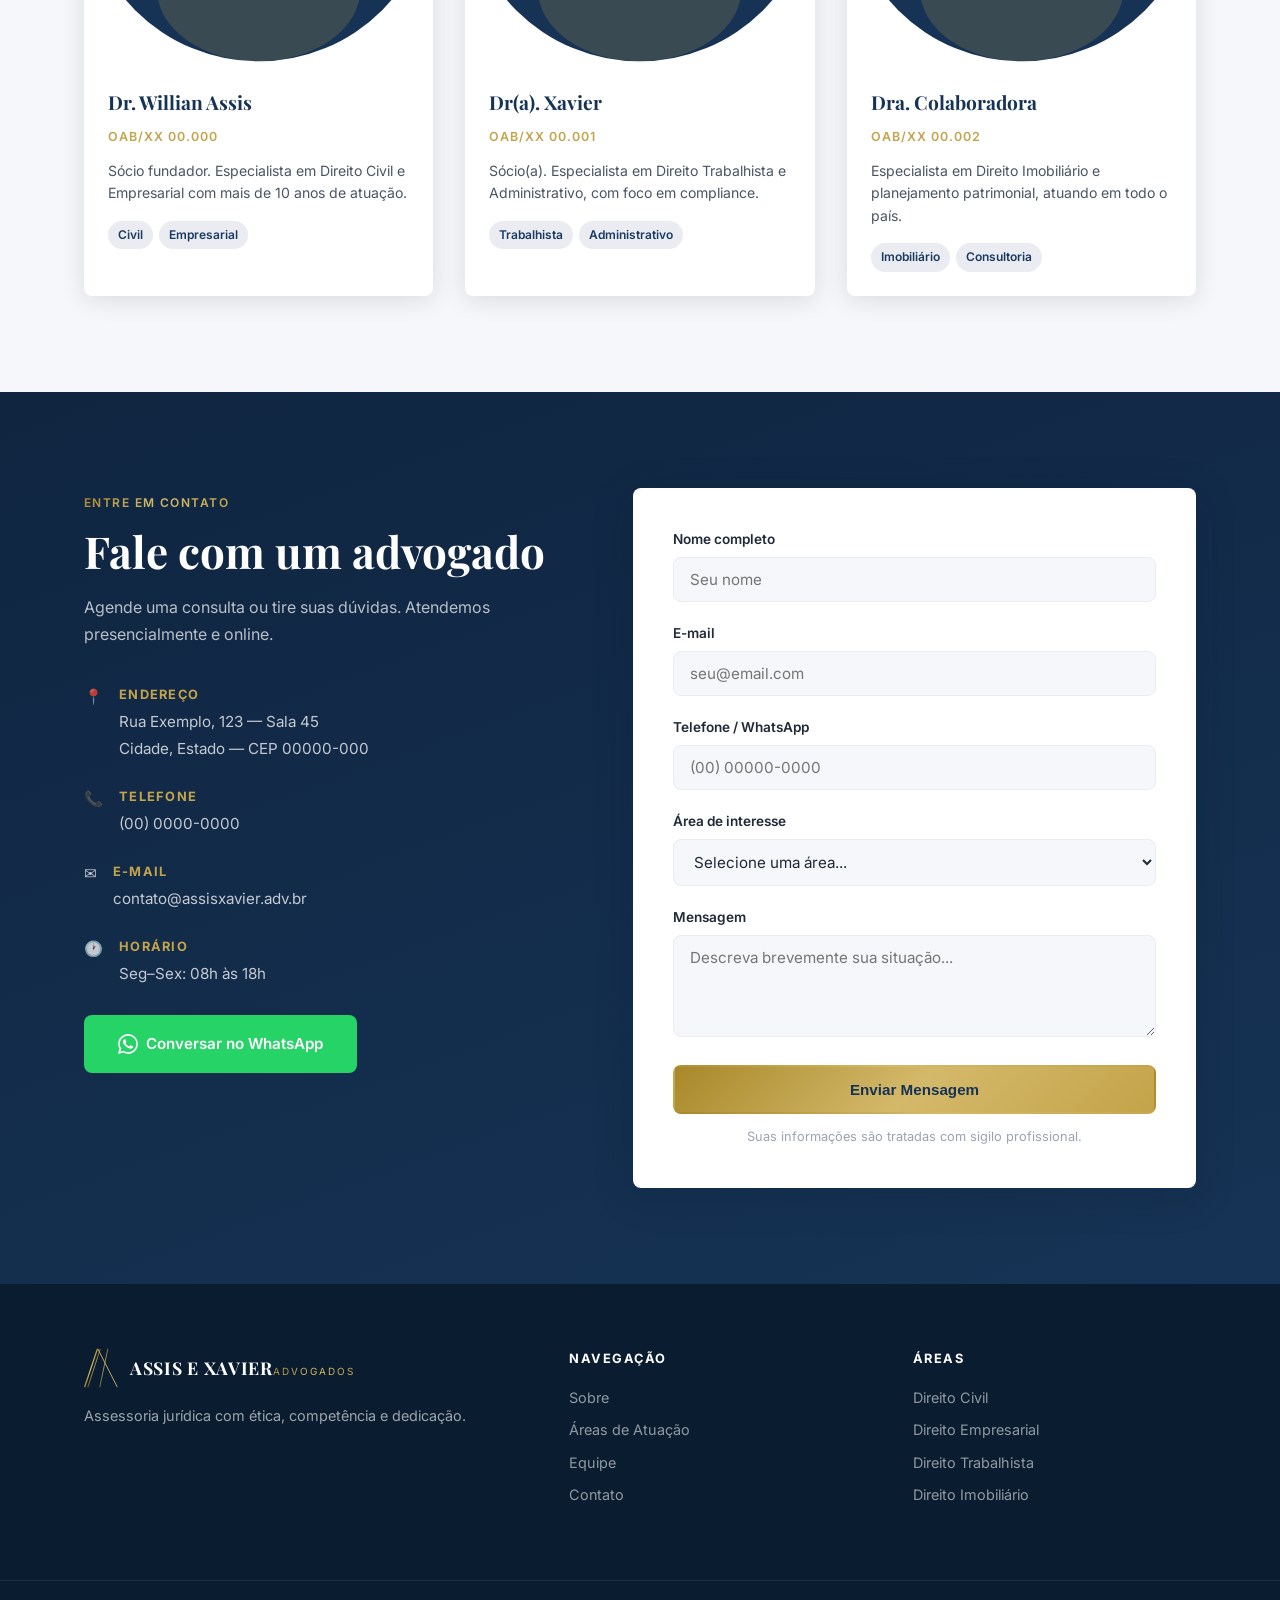
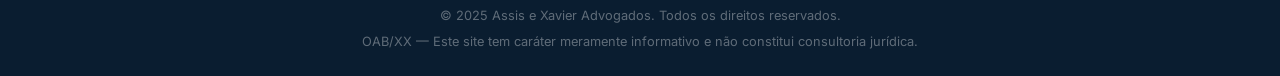
==== commit 6bd50a73: "Use real logo image instead of SVG recreation https://claude.ai/code/session_01S6E96HsHKDju5rUJCnHN1" ====
--- a/site/index.html
+++ b/site/index.html
@@ -15,27 +15,7 @@
   <header class="navbar" id="navbar">
     <div class="container navbar__inner">
       <a href="#inicio" class="navbar__logo">
-        <svg class="logo-monogram" viewBox="0 0 100 110" fill="none" xmlns="http://www.w3.org/2000/svg" aria-hidden="true">
-          <defs>
-            <linearGradient id="gold-nav" x1="0%" y1="100%" x2="100%" y2="0%">
-              <stop offset="0%" stop-color="#a8882a"/>
-              <stop offset="50%" stop-color="#d4b96a"/>
-              <stop offset="100%" stop-color="#b8962e"/>
-            </linearGradient>
-          </defs>
-          <!-- A: perna esquerda externa (mais grossa) -->
-          <line x1="2" y1="107" x2="37" y2="3" stroke="url(#gold-nav)" stroke-width="3.5" stroke-linecap="round"/>
-          <!-- A: perna esquerda interna (paralela, fina) -->
-          <line x1="11" y1="107" x2="45" y2="3" stroke="url(#gold-nav)" stroke-width="2" stroke-linecap="round"/>
-          <!-- X: diagonal ↘ partindo do ápice do A -->
-          <line x1="39" y1="3" x2="92" y2="107" stroke="url(#gold-nav)" stroke-width="2.5" stroke-linecap="round"/>
-          <!-- X: diagonal ↙ cruzando a anterior -->
-          <line x1="66" y1="3" x2="44" y2="107" stroke="url(#gold-nav)" stroke-width="2" stroke-linecap="round"/>
-        </svg>
-        <div class="logo-text">
-          <span class="logo-main">Assis e Xavier</span>
-          <span class="logo-sub">Advogados</span>
-        </div>
+        <img src="assets/img/logo-1.png" alt="Assis e Xavier Advogados" class="logo-img" />
       </a>
       <nav class="navbar__nav" id="nav-menu">
         <a href="#sobre">Sobre</a>
--- a/site/assets/css/style.css
+++ b/site/assets/css/style.css
@@ -153,38 +153,8 @@
   height: 100%;
 }
 
-.navbar__logo {
-  display: flex;
-  align-items: center;
-  gap: 10px;
-  line-height: 1.1;
-}
-.logo-monogram {
-  width: 36px;
-  height: 40px;
-  flex-shrink: 0;
-}
-.logo-text {
-  display: flex;
-  flex-direction: column;
-}
-.navbar__logo .logo-main {
-  font-family: var(--font-serif);
-  font-size: 1.1rem;
-  font-weight: 700;
-  color: var(--white);
-  letter-spacing: .04em;
-  text-transform: uppercase;
-}
-.navbar__logo .logo-sub {
-  font-size: .62rem;
-  letter-spacing: .2em;
-  text-transform: uppercase;
-  background: var(--gold-gradient);
-  -webkit-background-clip: text;
-  -webkit-text-fill-color: transparent;
-  background-clip: text;
-}
+.navbar__logo { display: flex; align-items: center; }
+.logo-img { height: 56px; width: auto; display: block; }
 
 .navbar__nav {
   display: flex;
